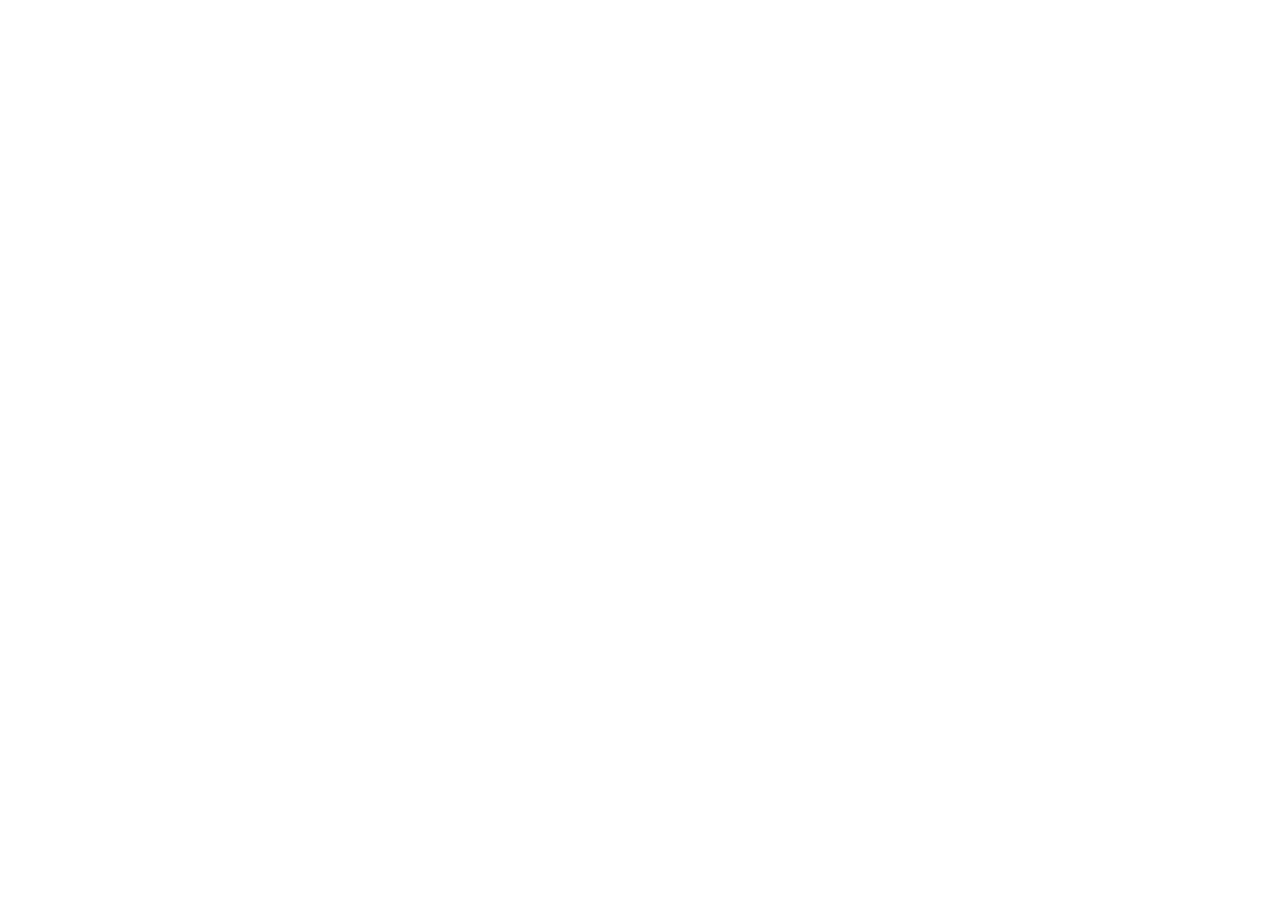
==== index.html @ e4da6073 "Publish Obecolle2 1.1.0 runtime" ====
<!doctype html>
<html lang="ja">
  <head>
    <meta charset="UTF-8" />
    <meta name="viewport" content="width=device-width,initial-scale=1" />
    <meta name="theme-color" content="#56b8ad" />
    <title>おべんきょコレクション2</title>
    <link rel="stylesheet" href="./css/game.css" />
    <link
      rel="icon"
      href="data:image/svg+xml,%3Csvg xmlns=%22http://www.w3.org/2000/svg%22 viewBox=%220 0 64 64%22%3E%3Ctext y=%2250%22 font-size=%2250%22%3E🌱%3C/text%3E%3C/svg%3E"
    />
    <link rel="manifest" href="./manifest.webmanifest" />
  </head>
  <body>
    <svg width="0" height="0" aria-hidden="true" style="position: absolute">
      <defs>
        <filter id="legacy-chroma" color-interpolation-filters="sRGB">
          <feColorMatrix
            type="matrix"
            values="1 0 0 0 0  0 1 0 0 0  0 0 1 0 0  1 -2 1 0 1"
          />
          <feComponentTransfer>
            <feFuncA type="discrete" tableValues="0 1 1 1" />
          </feComponentTransfer>
          <feComposite in2="SourceGraphic" operator="in" />
        </filter>
      </defs>
    </svg>
    <main id="game">
      <canvas id="world" aria-label="まなびあいらんど"></canvas>
      <div id="labels"></div>
      <div id="hud"></div>
      <section id="screen" aria-live="polite"></section>
      <div id="dialog-layer"></div>
      <div id="toast" role="status"></div>
      <div id="debug"></div>
    </main>
    <script type="module" src="./js/boot.js"></script>
  </body>
</html>
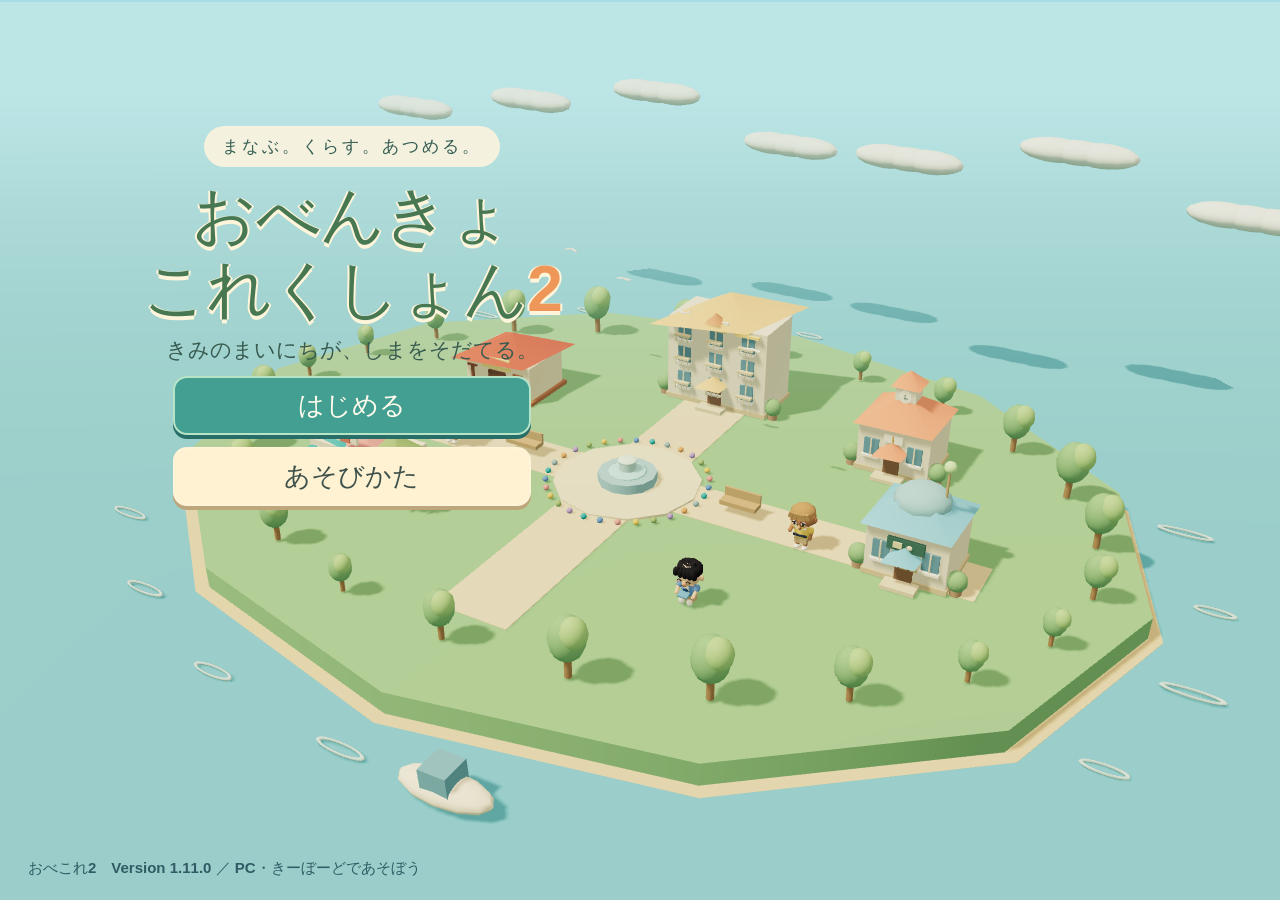
==== commit 4792fe34: "Improve v1.11 toy visuals and compact game UI" ====
--- a/index.html
+++ b/index.html
@@ -5,7 +5,7 @@
     <meta name="viewport" content="width=device-width,initial-scale=1" />
     <meta name="theme-color" content="#56b8ad" />
     <title>おべんきょコレクション2</title>
-    <link rel="stylesheet" href="./css/game.css" />
+    <link rel="stylesheet" href="./css/game.css?v=visual-9" />
     <link
       rel="icon"
       href="data:image/svg+xml,%3Csvg xmlns=%22http://www.w3.org/2000/svg%22 viewBox=%220 0 64 64%22%3E%3Ctext y=%2250%22 font-size=%2250%22%3E🌱%3C/text%3E%3C/svg%3E"
@@ -36,6 +36,6 @@
       <div id="toast" role="status"></div>
       <div id="debug"></div>
     </main>
-    <script type="module" src="./js/boot.js"></script>
+    <script type="module" src="./js/boot.js?v=visual-9"></script>
   </body>
 </html>
--- a/css/game.css
+++ b/css/game.css
@@ -0,0 +1,3301 @@
+:root {
+  font-family:
+    "Zen Maru Gothic", "M PLUS Rounded 1c", "Yu Gothic", "Meiryo", sans-serif;
+  color: #3e514b;
+  font-synthesis: none;
+  font-weight: 700;
+  --cream: #fff6de;
+  --teal: #368f85;
+  --gold: #efc465;
+  --shadow: 0 8px 0 #426a6530, 0 14px 35px #31595735;
+}
+* {
+  box-sizing: border-box;
+}
+body {
+  margin: 0;
+  overflow: hidden;
+  background: #9dd5df;
+}
+button,
+input,
+select {
+  font: inherit;
+}
+button {
+  cursor: pointer;
+  color: inherit;
+  border: 2px solid #fff4d8;
+  border-radius: 18px;
+  background: #fff2d3;
+  padding: 12px 20px;
+  box-shadow: 0 4px 0 #bda67b;
+  transition:
+    transform 0.15s,
+    background 0.15s;
+  font-size: 22px;
+  font-weight: 800;
+}
+button:hover {
+  transform: translateY(-3px);
+  background: #fffbe9;
+}
+button:active {
+  transform: translateY(2px);
+  box-shadow: 0 1px 0 #bda67b;
+}
+button:focus-visible {
+  outline: 4px solid #f3b854;
+  outline-offset: 3px;
+}
+button:disabled {
+  opacity: 0.5;
+  cursor: default;
+  transform: none;
+}
+.primary {
+  background: #439f91;
+  color: #fffbed;
+  border-color: #b7e3c7;
+  box-shadow: 0 4px 0 #286e68;
+}
+.primary:hover {
+  background: #54ac9b;
+}
+.gold {
+  background: #f0cb71;
+}
+.danger {
+  background: #dfac9d;
+}
+input,
+select {
+  border: 2px solid #d5c7a5;
+  border-radius: 12px;
+  background: #fffaf0;
+  padding: 8px 12px;
+  color: #44584e;
+  font-size: 21px;
+  max-width: 100%;
+}
+input[type="range"] {
+  width: 180px;
+}
+#game,
+#world,
+#labels,
+#hud,
+#screen,
+#dialog-layer {
+  position: absolute;
+  inset: 0;
+}
+#world {
+  width: 100%;
+  height: 100%;
+  touch-action: none;
+}
+#labels,
+#hud,
+#screen,
+#dialog-layer {
+  pointer-events: none;
+}
+#screen > * {
+  pointer-events: auto;
+}
+#screen {
+  display: flex;
+  align-items: center;
+  justify-content: center;
+  padding: 98px 30px 28px;
+}
+#labels {
+  z-index: 2;
+}
+.world-label {
+  position: absolute;
+  transform: translate(-50%, -100%);
+  font-size: 17px;
+  padding: 7px 13px;
+  white-space: nowrap;
+  border-radius: 50px;
+  pointer-events: auto;
+  box-shadow: 0 4px 0 #72896f40;
+  border: 2px solid #fff9e5;
+  background: #fff9e8ed;
+}
+.world-label:hover {
+  transform: translate(-50%, -110%);
+  background: #fff4b2;
+}
+#hud {
+  z-index: 5;
+  padding: 18px 24px;
+  display: grid;
+  grid-template-columns: minmax(210px, auto) auto minmax(0, 1fr);
+  align-items: flex-start;
+  justify-content: stretch;
+  gap: 15px;
+}
+#hud button {
+  pointer-events: auto;
+  font-size: 18px;
+  padding: 9px 15px;
+  border-radius: 24px;
+}
+#hud .profile,
+#hud .wallet {
+  background: #fff6deee;
+  border: 3px solid #fff9ea;
+  border-radius: 25px;
+  box-shadow: var(--shadow);
+  padding: 10px 20px;
+  font-size: 20px;
+}
+.profile small {
+  font-size: 15px;
+  color: #648778;
+  display: block;
+}
+.wallet {
+  display: flex;
+  gap: 24px;
+  align-items: center;
+}
+.hud-actions {
+  display: flex;
+  justify-content: flex-end;
+  flex-wrap: wrap;
+  gap: 8px;
+}
+.panel {
+  background: #fff5dff5;
+  border: 4px solid #fffbed;
+  border-radius: 30px;
+  padding: 25px 30px;
+  box-shadow: var(--shadow);
+  width: min(100%, 1000px);
+  max-height: 100%;
+  overflow: auto;
+  animation: enter 0.2s ease-out;
+}
+.panel.wide {
+  width: min(1180px, 100%);
+}
+.panel.small {
+  width: min(600px, 95%);
+}
+.panel.clear {
+  background: #fff6e2e8;
+}
+.panel.right {
+  margin-left: auto;
+  width: 42%;
+  height: auto;
+  max-height: 100%;
+}
+.panel h1,
+.panel h2 {
+  margin: 0 0 14px;
+  font-size: 32px;
+  color: #357d72;
+}
+.panel h3 {
+  margin: 12px 0;
+  font-size: 24px;
+}
+.panel p {
+  font-size: 22px;
+  line-height: 1.6;
+  margin: 12px 0;
+}
+.panel small,
+.muted {
+  font-size: 17px;
+  color: #738074;
+}
+.row {
+  display: flex;
+  align-items: center;
+  gap: 12px;
+  flex-wrap: wrap;
+}
+.spread {
+  justify-content: space-between;
+}
+.grid {
+  display: grid;
+  gap: 12px;
+  grid-template-columns: repeat(4, minmax(0, 1fr));
+}
+.grid.three {
+  grid-template-columns: repeat(3, minmax(0, 1fr));
+}
+.grid.two {
+  grid-template-columns: repeat(2, minmax(0, 1fr));
+}
+.tile {
+  border: 2px solid #e3d3ae;
+  border-radius: 18px;
+  padding: 12px;
+  background: #fff8e7;
+  text-align: center;
+  min-width: 0;
+}
+.tile button {
+  font-size: 18px;
+  padding: 8px 12px;
+  max-width: 100%;
+}
+.tile .name {
+  font-size: 20px;
+  display: block;
+  margin: 5px 0;
+}
+.tile small {
+  display: block;
+}
+.tile.locked {
+  background: #e4e3d3;
+  color: #7b8579;
+}
+.tile.selected {
+  outline: 4px solid #6bb8a4;
+}
+.tile .icon {
+  font-size: 36px;
+  color: #508e81;
+}
+.title-box {
+  position: absolute;
+  left: 6%;
+  top: 20%;
+  width: 43%;
+  pointer-events: auto !important;
+  text-align: center;
+  filter: drop-shadow(0 5px 0 #ffffed);
+}
+.title-box h1 {
+  font-size: clamp(54px, 5vw, 88px);
+  line-height: 1.15;
+  margin: 0;
+  color: #477852;
+  text-shadow:
+    3px 3px #fff6d9,
+    -2px -2px #fff6d9;
+  letter-spacing: -3px;
+}
+.title-box h1 b {
+  color: #ef9758;
+}
+.title-box .subtitle {
+  font-size: 22px;
+  letter-spacing: 4px;
+  color: #365e54;
+  margin-bottom: 25px;
+}
+.title-box button {
+  display: block;
+  width: 65%;
+  margin: 20px auto;
+  font-size: 26px;
+}
+.version {
+  position: absolute;
+  bottom: 22px;
+  left: 28px;
+  font-size: 15px;
+  color: #315b65;
+}
+.scene-bar {
+  position: absolute;
+  left: 26px;
+  bottom: 24px;
+  display: flex;
+  gap: 12px;
+}
+.scene-bar button {
+  font-size: 19px;
+}
+.next-goal {
+  position: absolute;
+  right: 24px;
+  top: 116px;
+  width: 245px;
+  background: #fff5dfeb;
+  border: 3px solid #fffbe8;
+  border-radius: 24px;
+  padding: 16px;
+  box-shadow: var(--shadow);
+  font-size: 18px;
+  pointer-events: auto;
+}
+.next-goal strong {
+  display: block;
+  color: #448879;
+  font-size: 16px;
+  margin-bottom: 6px;
+}
+.dialog {
+  position: absolute;
+  left: 12%;
+  right: 12%;
+  bottom: 35px;
+  background: #fff5df;
+  border: 5px solid #fffbed;
+  border-radius: 28px;
+  padding: 23px 30px;
+  box-shadow: var(--shadow);
+  pointer-events: auto;
+  z-index: 12;
+}
+.dialog h2 {
+  margin: 0;
+  color: #388b7f;
+}
+.dialog p {
+  font-size: 25px;
+  line-height: 1.7;
+  margin: 9px 0;
+  white-space: pre-line;
+}
+.overlay {
+  position: absolute;
+  inset: 0;
+  background: #314a4a77;
+  backdrop-filter: blur(3px);
+  display: flex;
+  align-items: center;
+  justify-content: center;
+  padding: 40px;
+  pointer-events: auto;
+}
+.question {
+  font-size: clamp(29px, 2.8vw, 46px);
+  text-align: center;
+  white-space: pre-line;
+  line-height: 1.5;
+  margin: 14px 0;
+}
+.answers {
+  display: grid;
+  grid-template-columns: 1fr 1fr;
+  gap: 15px;
+  margin-top: 18px;
+}
+.answers button {
+  min-height: 66px;
+}
+.progress-track {
+  background: #e3dcc3;
+  height: 17px;
+  border-radius: 20px;
+  overflow: hidden;
+}
+.progress-track > div {
+  height: 100%;
+  background: #6fbaa1;
+  transition: width 0.18s;
+}
+.stars {
+  font-size: 40px;
+  color: #e7ad42;
+  letter-spacing: 8px;
+}
+.dots {
+  text-align: center;
+  color: #e49d58;
+  font-size: 45px;
+  letter-spacing: 10px;
+}
+.clock {
+  width: 165px;
+  height: 165px;
+  border: 7px solid #c5a878;
+  border-radius: 50%;
+  margin: 8px auto;
+  position: relative;
+  background: #fffcef;
+}
+.clock .number {
+  position: absolute;
+  font-size: 18px;
+  transform: translate(-50%, -50%);
+}
+.clock .hand {
+  position: absolute;
+  left: 50%;
+  bottom: 50%;
+  width: 5px;
+  transform-origin: 50% 100%;
+  border-radius: 5px;
+  background: #548778;
+}
+.clock .minute {
+  height: 56px;
+  background: #df987b;
+}
+.clock .hour {
+  height: 38px;
+}
+.coins {
+  display: flex;
+  justify-content: center;
+  gap: 15px;
+}
+.coin {
+  border-radius: 50%;
+  width: 72px;
+  height: 72px;
+  display: grid;
+  place-items: center;
+  background: #dfcaa0;
+  border: 6px double #a99875;
+  font-size: 25px;
+}
+.typing-word {
+  text-align: center;
+  font-size: 40px;
+  letter-spacing: 5px;
+  margin: 20px;
+}
+.roman {
+  font:
+    700 clamp(24px, 2.5vw, 40px) ui-monospace,
+    Consolas,
+    monospace;
+  text-align: center;
+  word-break: break-all;
+  min-height: 65px;
+}
+.roman .typed {
+  color: #339d89;
+}
+.roman .remain {
+  color: #819084;
+}
+.keyboard {
+  text-align: center;
+  line-height: 2.3;
+  margin-top: 10px;
+}
+.key {
+  display: inline-block;
+  border: 1px solid #d4c29c;
+  box-shadow: 0 3px #d4c29c;
+  border-radius: 6px;
+  background: #fff9e7;
+  min-width: 32px;
+  height: 34px;
+  font: 18px monospace;
+  padding: 6px;
+  margin: 2px;
+}
+.key.next {
+  background: #8cd2b5;
+}
+.feedback {
+  min-height: 32px;
+  text-align: center;
+  color: #508f75;
+  font-size: 21px;
+}
+.mistake {
+  animation: shake 0.18s;
+  background: #f8e5cf;
+}
+.meter {
+  height: 38px;
+  border: 4px solid #fff7df;
+  border-radius: 25px;
+  position: relative;
+  background: linear-gradient(
+    90deg,
+    #e4a49a 0 30%,
+    #95c792 30% 70%,
+    #e4a49a 70%
+  );
+  margin: 25px 0;
+  overflow: hidden;
+}
+.meter .needle {
+  position: absolute;
+  top: 0;
+  height: 100%;
+  width: 9px;
+  background: #365d63;
+  left: 50%;
+}
+.dig-grid {
+  display: grid;
+  grid-template-columns: repeat(4, 1fr);
+  gap: 8px;
+  margin: 15px auto;
+  max-width: 550px;
+}
+.dig-cell {
+  height: 82px;
+  background: #b89c75;
+  border-color: #dbc499;
+  color: #fff8e4;
+  font-size: 28px;
+  box-shadow: 0 4px #8e765a;
+}
+.dig-cell.clean {
+  background: #f0dcaf;
+  color: #867653;
+}
+.dig-cell.hint {
+  outline: 4px solid #edcb71;
+}
+.pagination {
+  display: flex;
+  justify-content: center;
+  align-items: center;
+  gap: 20px;
+  margin: 16px 0 0;
+}
+.pagination button {
+  font-size: 18px;
+}
+.tabs {
+  display: flex;
+  flex-wrap: wrap;
+  gap: 8px;
+  margin-bottom: 16px;
+}
+.tabs button {
+  font-size: 17px;
+  padding: 8px 13px;
+}
+.tabs button.active {
+  background: #79bda6;
+  color: white;
+}
+.pill {
+  background: #e2ebd4;
+  border-radius: 20px;
+  padding: 7px 14px;
+  font-size: 17px;
+}
+.swatch {
+  display: inline-block;
+  width: 35px;
+  height: 35px;
+  border: 3px solid #fff5df;
+  border-radius: 50%;
+  vertical-align: middle;
+}
+.appearance-row {
+  display: grid;
+  grid-template-columns: 100px 1fr;
+  align-items: center;
+  gap: 10px;
+  margin: 9px 0;
+}
+.appearance-row label {
+  font-size: 20px;
+}
+.result {
+  text-align: center;
+}
+.result p {
+  font-size: 23px;
+}
+.ending-title {
+  position: absolute;
+  top: 16%;
+  left: 15%;
+  right: 15%;
+  text-align: center;
+  color: #fff9d4;
+  text-shadow: 0 4px #788a6c;
+  font-size: 48px;
+  pointer-events: none !important;
+}
+.hidden {
+  display: none !important;
+}
+#toast {
+  position: absolute;
+  bottom: 30px;
+  left: 50%;
+  transform: translateX(-50%);
+  background: #315f59ed;
+  color: #fff9dd;
+  padding: 15px 25px;
+  border: 2px solid #b1d9bc;
+  border-radius: 22px;
+  max-width: 80%;
+  z-index: 50;
+  opacity: 0;
+  transition: opacity 0.2s;
+  pointer-events: none;
+  font-size: 19px;
+}
+#toast.show {
+  opacity: 1;
+}
+#debug {
+  position: absolute;
+  bottom: 0;
+  right: 0;
+  color: #fff;
+  background: #223a3bcc;
+  font: 12px monospace;
+  pointer-events: none;
+  z-index: 60;
+}
+.collection-icon {
+  height: 70px;
+  display: flex;
+  align-items: center;
+  justify-content: center;
+}
+.collection-icon svg {
+  width: 90px;
+  height: 65px;
+}
+.footnote {
+  text-align: center;
+  font-size: 16px !important;
+}
+.muted-button {
+  font-size: 17px;
+  padding: 8px 12px;
+}
+.split {
+  display: grid;
+  grid-template-columns: 1fr 1fr;
+  gap: 25px;
+}
+.scroll-list {
+  max-height: 42vh;
+  overflow: auto;
+}
+.friend-heart {
+  color: #d98587;
+  letter-spacing: 3px;
+}
+.badges {
+  display: flex;
+  gap: 8px;
+  flex-wrap: wrap;
+}
+.photo {
+  background: linear-gradient(#aedbd7 60%, #b7ca91 60%);
+  border: 9px solid #fff8e5;
+  border-bottom-width: 25px;
+  min-height: 110px;
+  display: grid;
+  place-items: center;
+  color: #48674b;
+}
+.inline-check {
+  color: #438c70;
+}
+.fullscreen-hint {
+  font-size: 15px !important;
+}
+button.no-shadow {
+  box-shadow: none;
+}
+.arena-overlay {
+  position: absolute;
+  bottom: 30px;
+  left: 25%;
+  right: 25%;
+  text-align: center;
+  background: #fff1d9eb;
+  border-radius: 25px;
+  padding: 15px;
+  border: 3px solid #fff9dc;
+  pointer-events: auto;
+}
+button[aria-pressed="true"] {
+  background: #8ac5aa;
+}
+.name-input {
+  width: 100%;
+}
+@keyframes enter {
+  from {
+    opacity: 0;
+    transform: translateY(12px) scale(0.98);
+  }
+  to {
+    opacity: 1;
+    transform: none;
+  }
+}
+@keyframes shake {
+  25% {
+    transform: translateX(-4px);
+  }
+  75% {
+    transform: translateX(4px);
+  }
+}
+@media (min-width: 1700px) {
+  .panel {
+    padding: 32px 40px;
+  }
+  .panel h2 {
+    font-size: 40px;
+  }
+  .grid {
+    gap: 17px;
+  }
+  .tile {
+    padding: 17px;
+  }
+  button {
+    font-size: 24px;
+  }
+  .panel.wide {
+    width: 1320px;
+  }
+  .panel.right {
+    width: 40%;
+  }
+}
+@media (max-height: 800px) {
+  #screen {
+    padding-top: 90px;
+    padding-bottom: 16px;
+  }
+  .panel {
+    padding: 18px 24px;
+  }
+  .panel h2 {
+    font-size: 28px;
+    margin-bottom: 10px;
+  }
+  .panel p {
+    font-size: 20px;
+    margin: 8px 0;
+  }
+  .grid {
+    gap: 9px;
+  }
+  .tile {
+    padding: 8px;
+  }
+  .tile .name {
+    font-size: 18px;
+  }
+  .typing-word {
+    font-size: 32px;
+    margin: 10px;
+  }
+  .question {
+    font-size: 32px;
+    margin: 8px;
+  }
+  .answers button {
+    min-height: 55px;
+    padding: 9px;
+  }
+  .clock {
+    width: 140px;
+    height: 140px;
+  }
+  .clock .minute {
+    height: 47px;
+  }
+  .clock .hour {
+    height: 31px;
+  }
+  .key {
+    height: 28px;
+    min-width: 28px;
+    padding: 4px;
+  }
+  .keyboard {
+    line-height: 1.6;
+  }
+  .dig-cell {
+    height: 63px;
+  }
+  .appearance-row {
+    margin: 6px 0;
+  }
+  #hud .wallet {
+    gap: 15px;
+  }
+  .title-box {
+    top: 24%;
+  }
+}
+.title-box {
+  filter: none;
+}
+.title-box h1 {
+  text-shadow:
+    0 4px #fff5db,
+    2px 0 #fff5db,
+    -2px 0 #fff5db;
+  letter-spacing: -2px;
+}
+.title-box p {
+  font-size: 21px;
+  color: #385b50;
+}
+.title-box .subtitle {
+  background: #fff5dfd9;
+  border-radius: 30px;
+  padding: 9px 18px;
+  display: inline-block;
+  font-size: 17px;
+  letter-spacing: 3px;
+}
+/* Illustrated collection cards; source images are kept intact. */
+.creature-art {
+  width: 100%;
+  height: 100%;
+  object-fit: contain;
+}
+.legacy-art {
+  filter: url(#legacy-chroma);
+}
+.creature-atlas {
+  display: block;
+  width: 100%;
+  height: auto;
+  max-height: 100%;
+  background-repeat: no-repeat;
+  border-radius: 16px;
+}
+.unknown-creature {
+  display: grid;
+  place-items: center;
+  width: 100%;
+  height: 100%;
+  font-size: 48px;
+  color: #668575;
+}
+.walk-bar {
+  align-items: center;
+  gap: 20px;
+  max-width: calc(100% - 52px);
+  flex-wrap: wrap;
+}
+.walk-bar span {
+  font-size: 17px;
+  line-height: 1.6;
+}
+.face-choices {
+  display: grid;
+  grid-template-columns: repeat(4, 1fr);
+  gap: 7px;
+  margin: 8px 0 16px;
+}
+.face-choices button {
+  padding: 4px;
+  border-radius: 14px;
+  background: #fff9eb;
+  min-width: 0;
+}
+.face-choices button[aria-pressed="true"] {
+  background: #f8dfa0;
+  outline: 3px solid #338f82;
+}
+.face-choices svg {
+  width: 100%;
+  height: 46px;
+  display: block;
+}
+.face-choices small {
+  font-size: 11px;
+  white-space: nowrap;
+}
+.step-title {
+  display: block;
+  white-space: normal;
+  font-size: 12px;
+  line-height: 1.5;
+  margin: 7px 0;
+}
+.coin small {
+  display: block;
+  font-size: 11px;
+  line-height: 1;
+}
+.coin-1 {
+  background: #e8e9e5;
+  border-color: #aaa;
+}
+.coin-5 {
+  background: #dac271;
+  border-color: #a18c40;
+}
+.coin-10 {
+  background: #ce8e65;
+  border-color: #935f3d;
+}
+.coin-50 {
+  background: #dadfdb;
+  border-color: #99a49d;
+}
+.coin-500 {
+  background: #e1d9ae;
+  border-color: #ac9c65;
+}
+.collection-icon {
+  height: 108px;
+}
+.creature-atlas {
+  width: auto;
+  height: 100%;
+  max-width: 100%;
+  flex-shrink: 0;
+}
+.detail-art {
+  height: 190px;
+  margin: 8px auto;
+}
+.walk-bar > span {
+  background: #fff6dee8;
+  border-radius: 16px;
+  padding: 8px 14px;
+}
+
+
+/* v1.2 quality rebuild */
+#dialog-layer {
+  z-index: 20;
+}
+.level-grid {
+  grid-template-columns: repeat(4, minmax(0, 1fr));
+}
+.result-actions {
+  display: flex;
+  justify-content: center;
+  align-items: center;
+  gap: 12px;
+  flex-wrap: wrap;
+  margin-top: 18px;
+}
+.result-actions .primary {
+  min-width: 230px;
+  font-size: 25px;
+}
+.emoji-visual {
+  display: grid;
+  place-items: center;
+  min-height: 125px;
+  font-size: 92px;
+  line-height: 1;
+  filter: drop-shadow(0 6px 0 #51665b22);
+}
+
+/* Fishing: deliberately readable 2D action layered over the 3D harbor. */
+.fishing-stage {
+  --bobber-y: 0px;
+  --fish-top: 150px;
+  --fish-rotate: -5deg;
+  --splash-opacity: .25;
+  --splash-scale: .6;
+  position: relative;
+  height: 220px;
+  margin: 8px 0 14px;
+  overflow: hidden;
+  border: 4px solid #fff8df;
+  border-radius: 24px;
+  background: linear-gradient(#bde7eb 0 48%, #62bdd0 48% 100%);
+  box-shadow: inset 0 -12px 0 #4da6bd25;
+}
+.fishing-sky,
+.fishing-water {
+  position: absolute;
+  inset: 0;
+  pointer-events: none;
+}
+.fishing-water {
+  top: 48%;
+  background: repeating-linear-gradient(0deg, #68c4d3 0 13px, #7dd0dc 13px 16px);
+  opacity: .75;
+}
+.angler-2d {
+  position: absolute;
+  left: 11%;
+  bottom: 42px;
+  width: 58px;
+  height: 100px;
+  transform-origin: 50% 100%;
+  transition: transform .25s;
+}
+.angler-head {
+  position: absolute;
+  left: 17px;
+  top: 0;
+  width: 32px;
+  height: 32px;
+  border-radius: 50%;
+  background: #f4c89e;
+  border: 4px solid #5a6b5e;
+}
+.angler-body {
+  position: absolute;
+  left: 15px;
+  top: 32px;
+  width: 36px;
+  height: 58px;
+  border-radius: 15px 15px 8px 8px;
+  background: #5fa897;
+}
+.angler-arm {
+  position: absolute;
+  left: 40px;
+  top: 43px;
+  width: 42px;
+  height: 8px;
+  border-radius: 10px;
+  background: #f4c89e;
+  transform: rotate(-24deg);
+  transform-origin: 0 50%;
+}
+.rod-2d {
+  position: absolute;
+  left: calc(11% + 68px);
+  bottom: 117px;
+  width: 145px;
+  height: 6px;
+  border-radius: 8px;
+  background: #715541;
+  transform: rotate(-48deg);
+  transform-origin: 0 50%;
+  transition: transform .55s cubic-bezier(.2,.9,.3,1);
+}
+.line-2d {
+  position: absolute;
+  left: calc(11% + 185px);
+  top: 57px;
+  width: 1px;
+  height: 0;
+  background: #eef9f1;
+  transform-origin: top;
+  transition: height .5s, left .5s, top .5s;
+}
+.bobber-2d {
+  position: absolute;
+  left: 72%;
+  top: 117px;
+  width: 14px;
+  height: 20px;
+  border-radius: 50% 50% 42% 42%;
+  background: linear-gradient(#ef6e5e 0 50%, #fff4dd 50%);
+  opacity: 0;
+  transition: opacity .2s, transform .18s, top .18s;
+}
+.fish-shadow-2d {
+  position: absolute;
+  left: 88%;
+  top: 166px;
+  color: #2a7481aa;
+  font-size: 38px;
+  transform: scaleX(1.7) rotate(5deg);
+  opacity: 0;
+  transition: left 1.1s ease-in, top .3s, transform .3s, opacity .3s;
+}
+.splash-2d {
+  position: absolute;
+  left: 70%;
+  top: 104px;
+  font-size: 30px;
+  color: #f7ffff;
+  opacity: 0;
+  transform: scale(.4);
+}
+.fishing-stage.phase-power .angler-2d {
+  animation: fishing-ready 1.2s ease-in-out infinite alternate;
+}
+.fishing-stage.phase-wait .rod-2d,
+.fishing-stage.phase-bite .rod-2d,
+.fishing-stage.phase-pull .rod-2d {
+  transform: rotate(5deg);
+}
+.fishing-stage.phase-wait .line-2d,
+.fishing-stage.phase-bite .line-2d,
+.fishing-stage.phase-pull .line-2d {
+  left: 72.5%;
+  top: 67px;
+  height: 58px;
+}
+.fishing-stage.phase-wait .bobber-2d,
+.fishing-stage.phase-bite .bobber-2d,
+.fishing-stage.phase-pull .bobber-2d {
+  opacity: 1;
+  animation: bobber-float .8s ease-in-out infinite alternate;
+}
+.fishing-stage.phase-wait .fish-shadow-2d {
+  opacity: .7;
+  left: 78%;
+}
+.fishing-stage.phase-bite .fish-shadow-2d {
+  opacity: .9;
+  left: 70%;
+  top: 151px;
+}
+.fishing-stage.phase-bite .bobber-2d {
+  top: 132px;
+  transform: rotate(12deg);
+  animation: bobber-bite .25s ease-in-out infinite alternate;
+}
+.fishing-stage.phase-pull .rod-2d {
+  transform: rotate(-22deg);
+}
+.fishing-stage.phase-pull .line-2d {
+  height: 44px;
+}
+.fishing-stage.phase-pull .bobber-2d {
+  transform: translateY(var(--bobber-y));
+  animation: none;
+}
+.fishing-stage.phase-pull .fish-shadow-2d {
+  opacity: 1;
+  left: 68%;
+  top: var(--fish-top);
+  transform: scaleX(1.7) rotate(var(--fish-rotate));
+}
+.fishing-stage.phase-pull .splash-2d {
+  opacity: var(--splash-opacity);
+  transform: scale(var(--splash-scale));
+}
+@keyframes fishing-ready {
+  from { transform: rotate(-3deg); }
+  to { transform: rotate(5deg); }
+}
+@keyframes bobber-float {
+  from { transform: translateY(-3px); }
+  to { transform: translateY(3px); }
+}
+@keyframes bobber-bite {
+  from { transform: translateY(1px) rotate(-8deg); }
+  to { transform: translateY(10px) rotate(12deg); }
+}
+
+/* Excavation: three obvious sparkle choices -> three hammer hits -> three brush strokes. */
+.dig-spots {
+  display: grid;
+  grid-template-columns: repeat(3, 1fr);
+  gap: 18px;
+  margin: 24px 0;
+}
+.dig-spot {
+  position: relative;
+  min-height: 170px;
+  overflow: hidden;
+  background: linear-gradient(#d9c39f 0 58%, #a98964 58%);
+}
+.dig-spot span {
+  position: relative;
+  z-index: 2;
+  display: block;
+  font-size: 58px;
+  color: #ffe68c;
+  animation: dig-sparkle .75s ease-in-out infinite alternate;
+}
+.dig-spot i {
+  position: absolute;
+  left: 50%;
+  bottom: 18px;
+  width: 92px;
+  height: 54px;
+  border-radius: 50%;
+  background: #8f7257;
+  transform: translateX(-50%);
+  box-shadow: inset 0 9px 0 #765c47;
+}
+@keyframes dig-sparkle {
+  from { transform: scale(.82) rotate(-5deg); opacity: .65; }
+  to { transform: scale(1.13) rotate(5deg); opacity: 1; }
+}
+.dig-stage {
+  position: relative;
+  height: 250px;
+  display: grid;
+  place-items: center;
+  margin: 12px 0;
+  overflow: hidden;
+  border-radius: 24px;
+  background: linear-gradient(#dbc59f, #b59269);
+}
+.dig-rock {
+  position: relative;
+  width: 260px;
+  height: 160px;
+  border-radius: 45% 55% 50% 48%;
+  background: #907d68;
+  border: 8px solid #7b6a59;
+  box-shadow: inset -22px -18px 0 #705f5030, 0 12px 0 #7a624e45;
+  transition: transform .15s, clip-path .25s, opacity .25s;
+}
+.dig-rock::before,
+.dig-rock::after {
+  content: "";
+  position: absolute;
+  width: 6px;
+  height: 0;
+  background: #55483d;
+  left: 49%;
+  top: 16%;
+  transform-origin: top;
+  transition: height .18s;
+}
+.dig-rock::after { transform: rotate(58deg); }
+.dig-rock.crack-1::before { height: 48px; }
+.dig-rock.crack-2::before { height: 95px; }
+.dig-rock.crack-2::after { height: 70px; }
+.dig-rock.crack-3 {
+  transform: scale(1.04);
+  clip-path: polygon(0 0, 46% 0, 50% 45%, 58% 0, 100% 0, 100% 100%, 0 100%);
+}
+.dig-rock.opened {
+  background: #ad9576;
+}
+.dig-fossil {
+  position: absolute;
+  inset: 0;
+  display: grid;
+  place-items: center;
+  font-size: 74px;
+  opacity: 0;
+  filter: grayscale(.4) sepia(.3);
+  transition: opacity .25s, transform .25s;
+  transform: scale(.7);
+}
+.dig-fossil.show {
+  opacity: .45;
+  transform: scale(1);
+}
+.dig-rock.brush-1 .dig-fossil { opacity: .62; }
+.dig-rock.brush-2 .dig-fossil { opacity: .8; filter: none; }
+.dig-rock.brush-3 .dig-fossil { opacity: 1; filter: none; transform: scale(1.12); }
+.dig-dust {
+  position: absolute;
+  width: 30px;
+  height: 30px;
+  border-radius: 50%;
+  background: #f1ddb3aa;
+  opacity: 0;
+  box-shadow: 35px -12px 0 #f1ddb388, -33px 5px 0 #f1ddb388, 13px 31px 0 #f1ddb366;
+}
+.dig-dust.burst {
+  animation: dust-burst .18s ease-out;
+}
+@keyframes dust-burst {
+  from { transform: scale(.2); opacity: 1; }
+  to { transform: scale(2.7); opacity: 0; }
+}
+.dig-count {
+  text-align: center;
+  font-size: 26px;
+  margin: 8px 0 16px;
+  color: #587269;
+}
+@media (max-height: 800px) {
+  .fishing-stage { height: 170px; }
+  .dig-stage { height: 190px; }
+  .dig-rock { transform: scale(.82); }
+  .dig-spots { margin: 10px 0; }
+  .dig-spot { min-height: 120px; }
+}
+
+
+/* v1.3 playability rebuild */
+.home-action {
+  border: 3px solid #fff7da;
+  background: #5b9b82;
+  color: white;
+  font-weight: 850;
+}
+.voice-row {
+  display: flex;
+  justify-content: center;
+  align-items: center;
+  gap: 12px;
+  margin: 8px 0 14px;
+}
+.voice-button {
+  min-width: 190px;
+  font-size: 24px;
+  font-weight: 800;
+  border: 4px solid #f2c85b;
+  background: #fff4bd;
+}
+.answer-mark {
+  position: fixed;
+  left: 50%;
+  top: 43%;
+  z-index: 60;
+  pointer-events: none;
+  transform: translate(-50%, -50%);
+  font-size: min(28vw, 230px);
+  line-height: 1;
+  font-family: system-ui, sans-serif;
+  font-weight: 900;
+  animation: answer-mark-pop .85s ease-out forwards;
+  text-shadow: 0 6px 0 #ffffffcc, 0 0 18px #ffffff;
+}
+.answer-mark.correct { color: #df3e43; }
+.answer-mark.wrong { color: #3977bf; }
+@keyframes answer-mark-pop {
+  0% { opacity: 0; transform: translate(-50%, -50%) scale(.45) rotate(-8deg); }
+  24% { opacity: 1; transform: translate(-50%, -50%) scale(1.08) rotate(2deg); }
+  70% { opacity: 1; transform: translate(-50%, -50%) scale(1); }
+  100% { opacity: 0; transform: translate(-50%, -50%) scale(1.12); }
+}
+.answers button.correct-answer {
+  border-color: #db454a !important;
+  background: #fff0ef !important;
+  box-shadow: inset 0 0 0 4px #db454a33;
+}
+.answers button.wrong-answer {
+  border-color: #3d78b8 !important;
+  background: #edf5ff !important;
+  opacity: .82;
+}
+.feedback {
+  display: flex;
+  flex-wrap: wrap;
+  align-items: center;
+  justify-content: center;
+  gap: 10px 14px;
+  min-height: 78px;
+  font-size: 20px;
+}
+.feedback-ok, .feedback-ng {
+  font-size: 30px;
+}
+.feedback-ok { color: #cf363b; }
+.feedback-ng { color: #336eaf; }
+.streak {
+  padding: 5px 12px;
+  border-radius: 999px;
+  background: #ffe778;
+  color: #805d0a;
+}
+.quiz-next { min-width: 150px; }
+.typing-goal {
+  display: grid;
+  gap: 8px;
+  margin: 14px 0 18px;
+  padding: 16px;
+  border: 4px solid #87cfdc;
+  border-radius: 20px;
+  background: #effbff;
+  text-align: center;
+}
+.typing-goal strong { font-size: 25px; }
+.typing-goal small, .typing-replay small { display: block; }
+.typing-replay {
+  display: flex;
+  justify-content: center;
+  align-items: center;
+  flex-wrap: wrap;
+  gap: 10px;
+  margin-top: 18px;
+}
+.typing-clear {
+  display: inline-block;
+  padding: 10px 18px;
+  border-radius: 16px;
+  background: #e8f7e9;
+  color: #367746;
+  font-size: 24px;
+  font-weight: 800;
+}
+.unlock-banner {
+  margin: 14px auto;
+  padding: 14px 18px;
+  border-radius: 18px;
+  background: #fff0a9;
+  color: #7d5a06;
+  font-size: 26px;
+  font-weight: 900;
+}
+@media (max-width: 800px) {
+  .answer-mark { font-size: min(46vw, 190px); }
+}
+
+/* v1.3.1 interaction and HUD stabilization */
+@media (max-width: 1450px) {
+  #hud {
+    grid-template-columns: auto auto;
+  }
+  #hud .profile {
+    grid-row: 1;
+  }
+  #hud .wallet {
+    grid-row: 2;
+    justify-self: start;
+    margin-top: -4px;
+  }
+  .hud-actions {
+    grid-column: 2;
+    grid-row: 1 / span 2;
+    align-content: flex-start;
+  }
+  .next-goal {
+    top: 124px;
+  }
+}
+
+@media (max-height: 760px) {
+  #hud {
+    padding-top: 12px;
+  }
+  #hud .profile,
+  #hud .wallet {
+    padding: 7px 15px;
+  }
+  #hud button {
+    padding: 7px 13px;
+  }
+  .next-goal {
+    top: 105px;
+    padding: 12px 14px;
+  }
+  .scene-bar {
+    bottom: 16px;
+  }
+}
+
+/* v1.4 child UX foundation */
+body.panel-open #hud {
+  opacity: 0;
+  visibility: hidden;
+  pointer-events: none;
+}
+body.dialog-open #hud,
+body.dialog-open .scene-bar,
+body.dialog-open .next-goal {
+  opacity: 0;
+  visibility: hidden;
+  pointer-events: none;
+}
+body.dialog-open #dialog-layer::before {
+  content: "";
+  position: absolute;
+  inset: 0;
+  background: #26454255;
+  backdrop-filter: blur(2px);
+  pointer-events: none;
+  z-index: 0;
+}
+body.dialog-open .dialog { z-index: 1; }
+body.panel-open #screen {
+  padding-top: 78px;
+  padding-bottom: 14px;
+}
+.child-grid-panel {
+  height: calc(100vh - 96px);
+  max-height: calc(100vh - 96px);
+  overflow: hidden;
+  display: flex;
+  flex-direction: column;
+}
+.child-grid-panel > .grid {
+  flex: 1;
+  min-height: 0;
+}
+.panel-heading { flex: 0 0 auto; }
+.panel-heading h2,
+.panel-heading p { margin-top: 0; }
+.panel-balance,
+.collection-count {
+  display: inline-flex;
+  align-items: center;
+  border-radius: 999px;
+  background: #e6f2db;
+  padding: 8px 14px;
+  font-size: 18px;
+  white-space: nowrap;
+}
+.school-panel > .grid {
+  grid-template-columns: repeat(4, minmax(0, 1fr));
+  grid-template-rows: repeat(2, minmax(0, 1fr));
+}
+.school-panel .tile {
+  min-height: 0;
+  display: grid;
+  place-items: center;
+  align-content: center;
+}
+.school-panel .tile .icon {
+  font-size: clamp(30px, 4vh, 48px);
+}
+.collection-panel .tabs,
+.shop-panel .tabs { margin-bottom: 8px; }
+.collection-grid,
+.shop-grid {
+  grid-template-columns: repeat(4, minmax(0, 1fr));
+  grid-template-rows: repeat(2, minmax(0, 1fr));
+}
+.collection-card,
+.shop-tile {
+  min-height: 0;
+  overflow: hidden;
+}
+.collection-panel .collection-icon {
+  height: min(10vh, 82px);
+}
+.collection-footer { margin-top: 8px; }
+.friend-avatar {
+  --hair: #594234;
+  --skin: #ffdbb9;
+  --shirt: #40b2b1;
+  display: inline-block;
+  width: 68px;
+  height: 72px;
+  position: relative;
+}
+.friend-head {
+  position: absolute;
+  width: 48px;
+  height: 44px;
+  left: 10px;
+  top: 14px;
+  border-radius: 48% 48% 45% 45%;
+  background: var(--skin);
+  border: 2px solid #fff4df;
+}
+.friend-hair {
+  position: absolute;
+  width: 54px;
+  height: 30px;
+  left: 7px;
+  top: 8px;
+  border-radius: 55% 55% 35% 35%;
+  background: var(--hair);
+  z-index: 2;
+}
+.friend-body {
+  position: absolute;
+  width: 50px;
+  height: 24px;
+  left: 9px;
+  bottom: 0;
+  border-radius: 16px 16px 7px 7px;
+  background: var(--shirt);
+}
+.friend-eye {
+  position: absolute;
+  width: 5px;
+  height: 7px;
+  top: 17px;
+  border-radius: 50%;
+  background: #3d423e;
+}
+.friend-eye.left { left: 12px; }
+.friend-eye.right { right: 12px; }
+.friend-mouth {
+  position: absolute;
+  width: 12px;
+  height: 6px;
+  left: 17px;
+  top: 29px;
+  border-bottom: 2px solid #9b6051;
+  border-radius: 0 0 10px 10px;
+}
+.animal-emoji {
+  font-size: 58px;
+  line-height: 1;
+  display: grid;
+  place-items: center;
+  width: 100%;
+  height: 100%;
+}
+.silhouette {
+  filter: grayscale(1) brightness(.55);
+  opacity: .42;
+}
+.creature-atlas-svg {
+  display: block;
+  width: 100%;
+  height: 100%;
+  max-width: 100%;
+  max-height: 100%;
+}
+.creature-atlas-svg image { pointer-events: none; }
+.item-preview {
+  display: grid;
+  place-items: center;
+  width: 74px;
+  height: 64px;
+  margin: 0 auto 5px;
+  border-radius: 16px;
+  background: color-mix(in srgb, var(--item-color) 28%, #fff9e8);
+  box-shadow: inset 0 -5px 0 #4c5c5130;
+}
+.item-preview > span {
+  font-size: 38px;
+  filter: drop-shadow(0 3px 0 #ffffffaa);
+}
+.shop-preview .item-preview {
+  width: 82px;
+  height: 66px;
+}
+.trophy-preview { font-size: 55px; }
+.reward-panel {
+  width: min(760px, 94vw);
+  max-height: calc(100vh - 110px);
+  overflow: hidden;
+}
+.reward-result > h2 { text-align: center; }
+.reward-layout {
+  display: grid;
+  grid-template-columns: minmax(220px, .9fr) minmax(240px, 1.1fr);
+  gap: 22px;
+  align-items: center;
+  margin: 8px 0 16px;
+}
+.reward-art {
+  height: min(38vh, 260px);
+  min-height: 170px;
+  display: grid;
+  place-items: center;
+  overflow: hidden;
+  border-radius: 20px;
+  background: #fffaf0;
+}
+.reward-art > * {
+  max-width: 100%;
+  max-height: 100%;
+}
+.reward-copy { text-align: left; }
+.reward-copy h3 {
+  font-size: 30px;
+  color: #347d72;
+}
+.reward-copy p {
+  font-size: 19px;
+  line-height: 1.55;
+}
+.reward-number {
+  font-size: 24px !important;
+  color: #5b6e63;
+}
+.furniture-picker {
+  display: flex;
+  gap: 10px;
+  overflow-x: auto;
+  overflow-y: hidden;
+  padding: 4px 4px 12px;
+  flex: 0 0 auto;
+}
+.furniture-picker button {
+  flex: 0 0 145px;
+  min-height: 118px;
+  padding: 8px;
+}
+.furniture-picker button.selected {
+  outline: 4px solid #48a896;
+  background: #e9f8e9;
+}
+.furniture-picker small {
+  display: block;
+  font-size: 14px;
+}
+.room-slot-map {
+  position: relative;
+  flex: 1;
+  min-height: 300px;
+  margin: 10px auto;
+  width: min(720px, 100%);
+  border: 5px solid #e5cda1;
+  border-radius: 26px;
+  background:
+    linear-gradient(90deg, transparent 49.5%, #e2d6b955 49.5% 50.5%, transparent 50.5%),
+    linear-gradient(transparent 49.5%, #e2d6b955 49.5% 50.5%, transparent 50.5%),
+    #f7eaca;
+}
+.room-slot {
+  position: absolute;
+  width: 28%;
+  height: 38%;
+  padding: 6px;
+  display: grid;
+  place-items: center;
+  align-content: center;
+}
+.room-slot strong,
+.room-slot small { font-size: 13px; }
+.room-slot .item-preview {
+  width: 58px;
+  height: 48px;
+  margin: 2px auto;
+}
+.empty-slot {
+  font-size: 38px;
+  color: #6a9d8e;
+}
+.slot-0 { left: 3%; top: 5%; }
+.slot-1 { left: 36%; top: 5%; }
+.slot-2 { right: 3%; top: 5%; }
+.slot-3 { left: 3%; bottom: 5%; }
+.slot-4 { left: 36%; bottom: 5%; }
+.slot-5 { right: 3%; bottom: 5%; }
+.wardrobe-grid { overflow: auto; }
+#toast {
+  bottom: 18px;
+  max-width: min(520px, 70vw);
+  padding: 11px 19px;
+  font-size: 17px;
+}
+body.panel-open #toast {
+  left: auto;
+  right: 22px;
+  transform: none;
+  bottom: 18px;
+}
+.title-box { top: 14%; }
+.title-box .subtitle { margin-bottom: 12px; }
+.title-box p { margin: 10px 0; }
+.title-box button {
+  margin: 12px auto;
+  padding-top: 10px;
+  padding-bottom: 10px;
+}
+.dialog {
+  left: 15%;
+  right: 15%;
+  bottom: 42px;
+  max-height: 54vh;
+  overflow: auto;
+}
+.dialog .row { gap: 10px; }
+.dialog .row button { flex: 1 1 180px; }
+@media (min-width: 1100px) and (max-width: 1450px) {
+  #hud {
+    grid-template-columns: minmax(300px, .9fr) auto minmax(430px, 1.2fr);
+    gap: 10px;
+  }
+  #hud .profile,
+  #hud .wallet {
+    grid-row: 1;
+    margin: 0;
+  }
+  #hud .wallet {
+    justify-self: center;
+    gap: 14px;
+    padding-left: 14px;
+    padding-right: 14px;
+  }
+  .hud-actions {
+    grid-column: 3;
+    grid-row: 1;
+    flex-wrap: nowrap;
+  }
+  #hud button {
+    font-size: 16px;
+    padding: 8px 12px;
+  }
+  .next-goal { top: 96px; }
+}
+@media (max-height: 680px) {
+  #screen {
+    padding-top: 72px;
+    padding-bottom: 10px;
+  }
+  .child-grid-panel {
+    height: calc(100vh - 82px);
+    max-height: calc(100vh - 82px);
+    padding: 13px 20px;
+  }
+  .child-grid-panel h2 {
+    font-size: 25px;
+    margin-bottom: 6px;
+  }
+  .child-grid-panel p {
+    font-size: 17px;
+    line-height: 1.35;
+    margin: 5px 0;
+  }
+  .child-grid-panel .tabs { margin-bottom: 5px; }
+  .child-grid-panel .tabs button {
+    padding: 5px 10px;
+    font-size: 15px;
+  }
+  .collection-panel .collection-icon { height: 66px; }
+  .collection-card .name,
+  .shop-tile .name { font-size: 16px; }
+  .collection-card small,
+  .shop-tile small { font-size: 13px; }
+  .collection-footer button,
+  .pagination button,
+  .shop-panel > button {
+    padding: 7px 12px;
+    font-size: 16px;
+  }
+  .title-box { top: 8%; }
+  .title-box h1 { font-size: clamp(48px, 4.5vw, 64px); }
+  .title-box .subtitle {
+    margin-bottom: 6px;
+    padding: 6px 14px;
+  }
+  .title-box button {
+    margin: 8px auto;
+    font-size: 22px;
+  }
+  .version { bottom: 10px; }
+  .reward-panel {
+    max-height: calc(100vh - 82px);
+    padding: 14px 20px;
+  }
+  .reward-art {
+    height: min(32vh, 190px);
+    min-height: 135px;
+  }
+  .reward-copy h3 {
+    font-size: 25px;
+    margin: 4px 0;
+  }
+  .reward-copy p {
+    font-size: 16px;
+    margin: 5px 0;
+  }
+  .room-slot-map { min-height: 250px; }
+}
+@media (max-width: 1050px) {
+  .reward-layout { grid-template-columns: 1fr; }
+  .reward-art { height: 170px; }
+}
+/* v1.4 post-checkpoint viewport and creator hardening */
+.panel.child-grid-panel,
+.panel.creator-panel {
+  max-height: calc(100vh - 96px);
+  overflow: hidden;
+}
+.panel.child-grid-panel {
+  padding-top: 18px;
+  padding-bottom: 16px;
+}
+.panel.creator-panel {
+  width: min(560px, 46vw);
+  right: 24px;
+  left: auto;
+  top: 84px;
+  bottom: 18px;
+  display: flex;
+  flex-direction: column;
+  justify-content: space-between;
+  padding: 20px 24px;
+}
+.creator-controls {
+  flex: 1;
+  min-height: 0;
+  display: grid;
+  align-content: center;
+  gap: 12px;
+  overflow: auto;
+}
+.creator-control,
+.appearance-row {
+  display: grid;
+  grid-template-columns: minmax(86px, auto) 1fr;
+  align-items: center;
+  gap: 10px;
+}
+.creator-control > .row {
+  display: grid;
+  grid-template-columns: 46px minmax(0, 1fr) 46px;
+  align-items: center;
+  gap: 8px;
+}
+.creator-control > .row > span {
+  text-align: center;
+  min-width: 0;
+}
+.creator-dots {
+  display: flex;
+  justify-content: center;
+  gap: 8px;
+  margin: 10px 0;
+}
+.creator-dots button {
+  min-width: 38px;
+  min-height: 38px;
+  padding: 4px;
+  border-radius: 999px;
+}
+.creator-dots button.active {
+  outline: 3px solid #48a896;
+  background: #e9f8e9;
+}
+.creator-actions {
+  justify-content: flex-end;
+  flex-wrap: nowrap;
+  margin-top: 8px;
+}
+.creator-actions button { min-width: 126px; }
+.help-grid {
+  display: grid;
+  grid-template-columns: repeat(2, minmax(0, 1fr));
+  gap: 12px;
+}
+.help-grid > * { min-width: 0; }
+.adult-note {
+  margin-top: 14px;
+  padding: 12px 14px;
+  border-radius: 14px;
+  background: #f4efe4;
+  color: #56615c;
+  font-size: 14px;
+  line-height: 1.5;
+}
+.friend-avatar.hair-4 .friend-hair {
+  height: 36px;
+  border-radius: 55% 55% 42% 42%;
+}
+.friend-avatar.hair-5 .friend-hair {
+  width: 50px;
+  left: 9px;
+  transform: rotate(-5deg);
+  border-radius: 60% 35% 45% 35%;
+}
+.friend-avatar.hair-6 .friend-hair {
+  height: 34px;
+  border-radius: 48% 62% 38% 52%;
+  transform: rotate(4deg);
+}
+.friend-avatar.hair-7 .friend-hair {
+  width: 48px;
+  left: 10px;
+  border-radius: 45% 45% 55% 55%;
+}
+.friend-avatar.hair-8 .friend-hair {
+  height: 38px;
+  top: 6px;
+  border-radius: 52% 52% 46% 46%;
+}
+.friend-avatar.hair-9 .friend-hair {
+  height: 44px;
+  top: 5px;
+  border-radius: 52% 52% 30% 30%;
+}
+.friend-avatar.hair-10 .friend-hair::after {
+  content: "";
+  position: absolute;
+  width: 17px;
+  height: 25px;
+  right: -8px;
+  top: 10px;
+  border-radius: 50%;
+  background: var(--hair);
+}
+.friend-avatar.hair-11 .friend-hair::before,
+.friend-avatar.hair-11 .friend-hair::after {
+  content: "";
+  position: absolute;
+  width: 15px;
+  height: 24px;
+  top: 11px;
+  border-radius: 50%;
+  background: var(--hair);
+}
+.friend-avatar.hair-11 .friend-hair::before { left: -8px; }
+.friend-avatar.hair-11 .friend-hair::after { right: -8px; }
+@media (max-width: 900px) {
+  .panel.creator-panel {
+    width: min(720px, calc(100vw - 28px));
+    left: 50%;
+    right: auto;
+    transform: translateX(-50%);
+    top: 74px;
+    bottom: 12px;
+  }
+  .help-grid { grid-template-columns: 1fr; }
+}
+@media (max-height: 680px) {
+  body.panel-open #screen {
+    padding-top: 66px;
+    padding-bottom: 8px;
+  }
+  .panel.child-grid-panel,
+  .panel.creator-panel {
+    max-height: calc(100vh - 76px);
+  }
+  .panel.creator-panel {
+    top: 64px;
+    bottom: 8px;
+    padding-top: 12px;
+    padding-bottom: 10px;
+  }
+  .creator-controls { gap: 6px; }
+  .creator-dots { margin: 5px 0; }
+  .creator-actions { margin-top: 4px; }
+}
+
+
+/* v1.5 protagonist-first rebuild */
+.walk-bar {
+  left: 50%;
+  transform: translateX(-50%);
+  bottom: 18px;
+  width: min(920px, calc(100vw - 32px));
+  justify-content: center;
+  align-items: center;
+  background: #fff7e6e8;
+  border: 3px solid #fffbed;
+  border-radius: 24px;
+  padding: 10px 12px;
+  box-shadow: var(--shadow);
+  pointer-events: auto;
+}
+.walk-guide { min-width: 270px; line-height: 1.2; }
+.walk-guide strong, .walk-guide small { display: block; }
+.walk-guide small { margin-top: 4px; color: #67796f; font-size: 14px; }
+#walk-talk:not(:disabled) {
+  background: #f0c96d;
+  border-color: #fff0b8;
+  color: #5f4b1d;
+}
+body.island-interactive #hud { padding: 14px 18px; }
+body.island-interactive #hud .profile,
+body.island-interactive #hud .wallet { padding: 8px 15px; }
+body.island-interactive .world-label { font-size: 16px; }
+.typing-lab-panel .typing-goal {
+  background: #f3e4c7;
+  border: 3px solid #fff4d3;
+}
+.dig-levels button { min-height: 108px; }
+.dig-typing-badge {
+  width: fit-content;
+  margin: 8px auto 12px;
+  padding: 8px 14px;
+  border-radius: 999px;
+  background: #ead3aa;
+  color: #6f5837;
+  font-weight: 900;
+}
+.dino-discovery {
+  display: grid;
+  grid-template-columns: 150px minmax(0, 1fr);
+  align-items: center;
+  gap: 16px;
+  margin: 12px auto;
+  padding: 14px;
+  max-width: 520px;
+  border-radius: 22px;
+  background: #f5ead0;
+  border: 3px solid #e6c98a;
+}
+.dino-discovery.new {
+  background: #fff2b8;
+  border-color: #f0c453;
+  animation: pop .35s ease-out;
+}
+.dino-discovery .collection-icon { height: 120px; }
+.dino-discovery h3 { margin: 4px 0; font-size: 28px; }
+@media (max-width: 760px) {
+  .walk-bar { flex-wrap: wrap; }
+  .walk-guide { width: 100%; text-align: center; }
+  .dino-discovery { grid-template-columns: 1fr; text-align: center; }
+}
+
+
+/* v1.6 vertical slice: one screen, one purpose, no routine scrolling */
+.core-school-grid {
+  grid-template-columns: repeat(3, minmax(0, 1fr)) !important;
+  grid-template-rows: 1fr !important;
+  gap: 18px;
+}
+.core-subject {
+  min-height: 250px !important;
+  display: grid;
+  align-content: center;
+  gap: 10px;
+}
+.core-subject .icon { font-size: clamp(48px, 8vh, 82px) !important; }
+.core-subject strong { font-size: 28px; }
+.shop-grid {
+  grid-template-columns: repeat(6, minmax(0, 1fr)) !important;
+  grid-template-rows: 1fr !important;
+}
+.compact-level-grid,
+.compact-dig-levels {
+  grid-template-columns: repeat(3, minmax(0, 1fr));
+  grid-template-rows: repeat(2, minmax(0, 1fr));
+  flex: 1;
+  min-height: 0;
+}
+.compact-level-grid > button,
+.compact-dig-levels > button {
+  min-height: 0 !important;
+  padding: 10px;
+  overflow: hidden;
+}
+.compact-level-grid strong,
+.compact-dig-levels strong { font-size: 22px; }
+.levels-panel .pagination,
+.typing-lab-panel .pagination { margin-top: 8px; }
+.dig-current {
+  display: grid;
+  grid-template-columns: 1fr auto;
+  gap: 14px;
+  align-items: center;
+  padding: 12px 18px;
+  margin-bottom: 10px;
+  border-radius: 18px;
+  background: #f1dfbc;
+  border: 3px solid #fff0cd;
+}
+.dig-current div { display: grid; gap: 2px; }
+.dig-current strong { font-size: 25px; color: #4d746b; }
+.dig-current span, .dig-current small { color: #6f776e; }
+
+.quiz-screen-panel {
+  width: min(760px, calc(100vw - 24px));
+  height: min(520px, calc(100vh - 76px));
+  max-height: calc(100vh - 76px);
+  overflow: hidden !important;
+  display: flex;
+  flex-direction: column;
+  padding: 16px 24px;
+}
+.quiz-top {
+  display: grid;
+  grid-template-columns: 1fr auto auto;
+  gap: 12px;
+  align-items: center;
+}
+.quiz-screen-panel .question {
+  font-size: clamp(25px, 3.1vh, 36px);
+  line-height: 1.3;
+  margin: 8px 0 5px;
+  flex: 0 0 auto;
+}
+.quiz-screen-panel .collection-icon,
+.quiz-screen-panel .emoji-visual,
+.quiz-screen-panel .clock,
+.quiz-screen-panel .coins {
+  flex: 0 0 auto;
+}
+.quiz-screen-panel .answers {
+  margin-top: 8px;
+  gap: 10px;
+  flex: 1;
+  min-height: 0;
+}
+.quiz-screen-panel .answers > .answer-select,
+.answer-option {
+  min-height: 0;
+}
+.answer-option {
+  display: grid;
+  grid-template-columns: 1fr 62px;
+  gap: 7px;
+}
+.answer-option .answer-select,
+.answer-option .answer-sound {
+  min-height: 58px;
+  height: 100%;
+}
+.answer-option .answer-sound {
+  padding: 6px;
+  font-size: 25px;
+  background: #fff0b9;
+  border-color: #f2c65f;
+}
+.quiz-screen-panel .feedback {
+  min-height: 34px;
+  max-height: 86px;
+  overflow: hidden;
+  font-size: 16px;
+}
+.quiz-screen-panel .feedback span { display: none; }
+.quiz-screen-panel .quiz-next { padding: 6px 12px; font-size: 17px; }
+
+.typing-play-panel {
+  width: min(1040px, calc(100vw - 24px));
+  height: min(560px, calc(100vh - 76px));
+  max-height: calc(100vh - 76px);
+  overflow: hidden !important;
+  padding: 14px 18px;
+  display: flex;
+  flex-direction: column;
+}
+.typing-play-head {
+  display: grid;
+  grid-template-columns: 1fr auto auto;
+  align-items: center;
+  gap: 14px;
+  flex: 0 0 auto;
+}
+.typing-play-head > div:first-child { display: grid; }
+.typing-play-head strong { font-size: 25px; color: #347d72; }
+.typing-play-head small { color: #768078; }
+.typing-mini-stats { display: flex; gap: 10px; }
+.typing-mini-stats span { background: #e6f0d9; padding: 7px 10px; border-radius: 999px; }
+.typing-play-layout {
+  display: grid;
+  grid-template-columns: minmax(280px, .8fr) minmax(420px, 1.2fr);
+  gap: 18px;
+  flex: 1;
+  min-height: 0;
+  margin-top: 10px;
+}
+.excavation-board {
+  position: relative;
+  overflow: hidden;
+  min-height: 0;
+  border-radius: 24px;
+  background: linear-gradient(#e8d2aa 0 25%, #b28e65 25% 100%);
+  border: 4px solid #fff0ce;
+}
+.fossil-secret {
+  position: absolute;
+  inset: 18% 8% 14%;
+  display: grid;
+  place-items: center;
+  z-index: 1;
+  background: #f4dfb5;
+  border-radius: 46%;
+}
+.fossil-secret > * { width: 100%; height: 100%; max-width: 100%; max-height: 100%; }
+.rock-cover { position: absolute; inset: 10% 5% 18%; z-index: 2; }
+.rock-piece {
+  position: absolute;
+  width: 48%;
+  height: 35%;
+  border-radius: 48% 52% 44% 56%;
+  background: #806e5d;
+  border: 5px solid #6d5d4f;
+  box-shadow: inset -12px -10px 0 #5b4f4528, 0 5px 0 #6c5949;
+  transition: transform .25s, opacity .25s;
+}
+.rock-piece.cleared { opacity: 0; transform: scale(.65) rotate(18deg); }
+.piece-0 { left: 2%; top: 4%; }
+.piece-1 { right: 1%; top: 2%; transform: rotate(7deg); }
+.piece-2 { left: 25%; top: 31%; width: 52%; }
+.piece-3 { left: 3%; bottom: 0; transform: rotate(-5deg); }
+.piece-4 { right: 2%; bottom: 1%; transform: rotate(5deg); }
+.dig-step-label {
+  position: absolute;
+  z-index: 4;
+  left: 50%;
+  bottom: 7px;
+  transform: translateX(-50%);
+  white-space: nowrap;
+  background: #fff5d9e8;
+  border-radius: 999px;
+  padding: 6px 13px;
+  font-weight: 900;
+}
+.typing-console {
+  display: flex;
+  flex-direction: column;
+  justify-content: center;
+  min-width: 0;
+  min-height: 0;
+}
+.typing-console .typing-word { font-size: clamp(30px, 5vh, 44px); margin: 6px 0; }
+.typing-console .roman { min-height: 50px; font-size: clamp(22px, 3.5vh, 34px); }
+.typing-console .feedback { margin: 4px 0; min-height: 28px; }
+.typing-console .progress-track { margin: 6px 0; }
+.typing-hint { display: block; text-align: center; margin-top: 5px; }
+
+/* Distinct shop silhouettes. */
+.wearable-preview { position: relative; overflow: visible; background: #fff8e9; }
+.clothing-preview .cloth-main,
+.clothing-preview .cloth-detail,
+.hat-preview .hat-main,
+.hat-preview .hat-detail,
+.glasses-preview i { position: absolute; display: block; background: var(--item-color); }
+.clothing-preview .cloth-main { width: 42px; height: 43px; left: 16px; top: 15px; border-radius: 9px 9px 6px 6px; }
+.clothing-preview .cloth-main::before,
+.clothing-preview .cloth-main::after { content: ""; position: absolute; width: 18px; height: 27px; top: 4px; background: var(--item-color); border-radius: 8px; }
+.clothing-preview .cloth-main::before { left: -12px; transform: rotate(23deg); }
+.clothing-preview .cloth-main::after { right: -12px; transform: rotate(-23deg); }
+.clothing-shape-0 .cloth-detail { width: 27px; height: 18px; left: 24px; top: 7px; border: 4px solid var(--item-color); background: transparent; border-radius: 50% 50% 20% 20%; }
+.clothing-shape-1 .cloth-main { height: 36px; top: 18px; border-radius: 4px; }
+.clothing-shape-2 .cloth-main { border-radius: 15px 15px 7px 7px; box-shadow: inset 0 -7px 0 #ffffff44; }
+.clothing-shape-3 .cloth-detail { width: 0; height: 0; left: 30px; top: 16px; background: transparent; border-left: 8px solid transparent; border-right: 8px solid transparent; border-top: 11px solid #fff5dd; }
+.clothing-shape-4 .cloth-main { box-shadow: inset 0 0 0 3px #6f715f55; }
+.clothing-shape-4 .cloth-detail { width: 24px; height: 12px; left: 25px; top: 40px; background: #fff1b066; border-radius: 3px; }
+.hat-preview .hat-main { left: 18px; top: 24px; width: 40px; height: 22px; border-radius: 24px 24px 7px 7px; }
+.hat-shape-0 .hat-detail { width: 25px; height: 7px; left: 42px; top: 40px; border-radius: 0 8px 8px 0; }
+.hat-shape-1 .hat-main { top: 18px; height: 30px; border-radius: 50% 50% 7px 7px; }
+.hat-shape-1 .hat-detail { width: 44px; height: 7px; left: 16px; top: 42px; }
+.hat-shape-2 .hat-main { top: 18px; height: 27px; }
+.hat-shape-2 .hat-detail { width: 62px; height: 8px; left: 7px; top: 41px; border-radius: 50%; }
+.hat-shape-3 .hat-detail { width: 0; height: 0; left: 34px; top: 10px; background: transparent; border-left: 8px solid transparent; border-right: 8px solid transparent; border-bottom: 18px solid var(--item-color); }
+.hat-shape-4 .hat-main::before,
+.hat-shape-4 .hat-main::after { content: ""; position: absolute; width: 0; height: 0; top: -12px; border-left: 7px solid transparent; border-right: 7px solid transparent; border-bottom: 15px solid var(--item-color); }
+.hat-shape-4 .hat-main::before { left: 5px; }
+.hat-shape-4 .hat-main::after { right: 5px; }
+.glasses-preview i { top: 25px; width: 22px; height: 18px; border: 4px solid var(--item-color); background: transparent; border-radius: 50%; }
+.glasses-preview i:first-child { left: 12px; }
+.glasses-preview i:last-child { right: 12px; }
+.glasses-preview::after { content: ""; position: absolute; left: 32px; top: 33px; width: 10px; height: 4px; background: var(--item-color); }
+.glasses-shape-1 i { border-radius: 4px; }
+
+/* Atlas cards crop their edges hard so adjacent sprites can never leak visually. */
+.collection-card .collection-icon,
+.detail-art,
+.dino-discovery .collection-icon { overflow: hidden; border-radius: 14px; background: #fffaf0; }
+.collection-card .creature-atlas-svg,
+.detail-art .creature-atlas-svg,
+.dino-discovery .creature-atlas-svg { transform: scale(1.045); transform-origin: center; }
+
+@media (max-height: 700px) {
+  body.panel-open #screen { padding-top: 58px; padding-bottom: 6px; }
+  .panel.child-grid-panel,
+  .quiz-screen-panel,
+  .typing-play-panel { max-height: calc(100vh - 66px); }
+  .panel.child-grid-panel { height: calc(100vh - 66px); padding: 10px 16px; }
+  .panel-heading h2 { font-size: 23px !important; margin-bottom: 2px !important; }
+  .panel-heading p { font-size: 14px !important; margin: 2px 0 !important; }
+  .core-subject { min-height: 0 !important; }
+  .core-subject .icon { font-size: 44px !important; }
+  .compact-level-grid,
+  .compact-dig-levels { gap: 7px; }
+  .compact-level-grid > button,
+  .compact-dig-levels > button { padding: 6px; }
+  .step-title { margin: 3px 0; font-size: 11px; line-height: 1.25; }
+  .pagination { margin-top: 4px !important; }
+  .quiz-screen-panel { height: calc(100vh - 66px); padding: 10px 18px; }
+  .quiz-screen-panel .question { font-size: 25px; margin: 4px 0; }
+  .quiz-screen-panel .collection-icon { height: 68px; }
+  .quiz-screen-panel .emoji-visual { min-height: 72px; font-size: 58px; }
+  .quiz-screen-panel .clock { width: 120px; height: 120px; }
+  .quiz-screen-panel .answers { gap: 7px; margin-top: 5px; }
+  .quiz-screen-panel .answers button { min-height: 48px; padding: 6px; font-size: 18px; }
+  .answer-option { grid-template-columns: 1fr 52px; gap: 5px; }
+  .typing-play-panel { height: calc(100vh - 66px); padding: 9px 14px; }
+  .typing-play-layout { margin-top: 6px; gap: 12px; }
+  .typing-console .keyboard { display: none; }
+  .typing-console .typing-word { font-size: 30px; }
+  .typing-console .roman { min-height: 38px; font-size: 23px; }
+  .dig-current { padding: 7px 12px; margin-bottom: 6px; }
+  .dig-current strong { font-size: 21px; }
+  .shop-panel .shop-tile { padding: 6px; }
+  .shop-panel .item-preview { width: 70px; height: 58px; }
+}
+@media (max-width: 900px) {
+  .core-school-grid { grid-template-columns: 1fr !important; grid-template-rows: repeat(3, 1fr) !important; }
+  .core-subject { min-height: 0 !important; grid-template-columns: auto 1fr; }
+  .typing-play-layout { grid-template-columns: 1fr; }
+  .excavation-board { display: none; }
+}
+
+
+/* v1.7 room rebuild: furniture-first, two-step editing, no collection clutter */
+.room-bar {
+  left: 50%;
+  transform: translateX(-50%);
+  bottom: 18px;
+  width: min(900px, calc(100vw - 30px));
+  justify-content: center;
+  align-items: center;
+  gap: 9px;
+  background: #fff7e6ee;
+  border: 3px solid #fffbed;
+  border-radius: 24px;
+  padding: 9px 11px;
+  box-shadow: var(--shadow);
+  pointer-events: auto;
+}
+.room-owner {
+  min-width: 130px;
+  text-align: center;
+  font-weight: 900;
+  color: #3d756b;
+}
+.mansion-panel,
+.room-edit-panel,
+.gift-panel,
+.wardrobe-panel {
+  height: calc(100vh - 82px) !important;
+  max-height: calc(100vh - 82px) !important;
+  overflow: hidden !important;
+}
+.mansion-room-grid,
+.room-location-grid,
+.room-item-grid {
+  grid-template-columns: repeat(3, minmax(0, 1fr)) !important;
+  grid-template-rows: repeat(2, minmax(0, 1fr)) !important;
+  gap: 12px;
+  flex: 1;
+  min-height: 0;
+  overflow: hidden !important;
+}
+.mansion-room-card,
+.room-location-card,
+.room-item-card {
+  min-height: 0;
+  overflow: hidden;
+  display: grid;
+  place-items: center;
+  align-content: center;
+  gap: 5px;
+  padding: 9px;
+}
+.mansion-room-card .friend-avatar { transform: scale(1.08); transform-origin: center; }
+.mansion-room-card strong,
+.room-location-card strong { font-size: 20px; }
+.self-room-card { background: #edf7df; border-color: #b7d3a4; }
+.room-location-preview {
+  height: min(12vh, 86px);
+  display: grid;
+  place-items: center;
+}
+.room-location-preview .item-preview { margin: 0; }
+.room-edit-current {
+  flex: 0 0 auto;
+  display: flex;
+  align-items: center;
+  justify-content: center;
+  gap: 12px;
+  margin: 4px 0 9px;
+  padding: 7px 12px;
+  border-radius: 15px;
+  background: #f1e5c9;
+}
+.room-edit-current span { color: #778076; }
+.room-edit-current strong { color: #3d7469; font-size: 21px; }
+.room-item-card .item-preview {
+  width: 82px;
+  height: 66px;
+  margin: 0 auto 3px;
+}
+.room-edit-actions {
+  flex: 0 0 auto;
+  display: flex;
+  justify-content: center;
+  gap: 10px;
+  margin-top: 7px;
+}
+.empty-room-message {
+  grid-column: 1 / -1;
+  display: grid;
+  place-items: center;
+  color: #6d786f;
+  font-size: 20px;
+}
+.gift-grid,
+.wardrobe-grid {
+  overflow: hidden !important;
+}
+.room-edit-panel .pagination,
+.mansion-panel .pagination,
+.gift-panel .pagination,
+.wardrobe-panel .pagination {
+  margin-top: 6px !important;
+  flex: 0 0 auto;
+}
+/* Old dense room editor widgets are intentionally retired. */
+.furniture-picker,
+.room-slot-map,
+.display-grid { display: none !important; }
+
+@media (max-height: 700px) {
+  .mansion-panel,
+  .room-edit-panel,
+  .gift-panel,
+  .wardrobe-panel {
+    height: calc(100vh - 66px) !important;
+    max-height: calc(100vh - 66px) !important;
+    padding: 9px 15px !important;
+  }
+  .mansion-room-grid,
+  .room-location-grid,
+  .room-item-grid { gap: 7px; }
+  .mansion-room-card,
+  .room-location-card,
+  .room-item-card { padding: 5px; gap: 2px; }
+  .mansion-room-card strong,
+  .room-location-card strong { font-size: 16px; }
+  .mansion-room-card small,
+  .room-location-card small,
+  .room-item-card small { font-size: 12px; }
+  .mansion-room-card .friend-avatar { transform: scale(.82); }
+  .room-location-preview { height: 54px; }
+  .room-item-card .item-preview { width: 62px; height: 50px; }
+  .room-item-card .name { font-size: 14px; }
+  .room-edit-current { margin: 2px 0 5px; padding: 4px 8px; }
+  .room-edit-current strong { font-size: 17px; }
+  .room-edit-actions { margin-top: 4px; }
+  .room-edit-actions button { padding: 6px 10px; font-size: 15px; }
+  .room-bar { bottom: 8px; padding: 6px 8px; }
+  .room-bar button { padding: 7px 10px; font-size: 15px; }
+  .room-owner { min-width: 105px; font-size: 15px; }
+}
+@media (max-width: 850px) {
+  .mansion-room-grid,
+  .room-location-grid,
+  .room-item-grid {
+    grid-template-columns: repeat(2, minmax(0, 1fr)) !important;
+    grid-template-rows: repeat(3, minmax(0, 1fr)) !important;
+  }
+  .room-bar { flex-wrap: wrap; }
+}
+
+
+/* v1.8 town loop: faster, denser, more rewarding, less oversized UI */
+button {
+  font-size: 18px;
+  padding: 9px 14px;
+  border-radius: 14px;
+}
+.panel {
+  padding: 16px 20px;
+  border-radius: 22px;
+}
+.panel h1,
+.panel h2 { font-size: 27px; margin-bottom: 8px; }
+.panel h3 { font-size: 20px; margin: 7px 0; }
+.panel p { font-size: 17px; line-height: 1.35; margin: 6px 0; }
+.panel small,
+.muted { font-size: 14px; }
+.grid { gap: 9px; }
+.tile { padding: 8px; border-radius: 16px; }
+.tabs { gap: 6px; margin-bottom: 8px; }
+.tabs button { font-size: 14px; padding: 6px 10px; }
+.pagination { margin-top: 7px; gap: 12px; }
+.pagination button { font-size: 15px; padding: 6px 10px; }
+.panel-heading { gap: 10px; }
+.panel-balance,
+.collection-count { padding: 6px 11px; font-size: 15px; }
+#hud { padding: 10px 14px; gap: 9px; }
+#hud .profile,
+#hud .wallet { padding: 7px 12px; font-size: 17px; border-radius: 18px; }
+.profile small { font-size: 12px; }
+#hud button { font-size: 15px; padding: 6px 10px; }
+.world-label { font-size: 14px; padding: 5px 9px; }
+.walk-bar {
+  width: min(790px, calc(100vw - 26px));
+  bottom: 10px;
+  padding: 7px 9px;
+  gap: 8px;
+  border-radius: 18px;
+}
+.walk-guide { min-width: 220px; }
+.walk-guide strong { font-size: 15px; }
+.walk-guide small { font-size: 11px; margin-top: 1px; }
+.dialog {
+  left: 18%;
+  right: 18%;
+  bottom: 22px;
+  padding: 14px 18px;
+  border-radius: 20px;
+  border-width: 3px;
+}
+.dialog h2 { font-size: 23px; }
+.dialog p { font-size: 18px; line-height: 1.45; margin: 5px 0; }
+.dialog .row button { font-size: 16px; padding: 7px 10px; }
+.compact-shop-grid {
+  grid-template-columns: repeat(4, minmax(0, 1fr)) !important;
+  grid-template-rows: repeat(2, minmax(0, 1fr)) !important;
+  gap: 9px !important;
+}
+.compact-shop-panel .shop-tile {
+  min-height: 0;
+  display: grid;
+  align-content: center;
+  place-items: center;
+  gap: 3px;
+}
+.compact-shop-panel .shop-preview .item-preview {
+  width: 62px;
+  height: 50px;
+  margin: 0 auto 2px;
+}
+.compact-shop-panel .shop-tile .name { font-size: 15px; line-height: 1.15; }
+.compact-shop-panel .shop-tile small { font-size: 12px; }
+.compact-shop-panel .shop-tile button { font-size: 14px; padding: 6px 10px; }
+.shop-tabs { flex-wrap: nowrap; }
+.town-decor-preview {
+  width: 74px;
+  height: 62px;
+  margin: 0 auto 2px;
+  display: grid;
+  place-items: center;
+  align-content: center;
+  border-radius: 14px;
+  background: #eef5dd;
+  box-shadow: inset 0 -4px 0 #48645520;
+}
+.town-decor-preview span { font-size: 34px; line-height: 1; }
+.town-decor-preview small { display: none; }
+.town-shop-tile { background: #f7f4df; }
+.gift-panel .room-item-card small { color: #a06667; font-weight: 900; }
+
+@media (max-height: 700px) {
+  #screen { padding-top: 62px; padding-bottom: 8px; }
+  .panel.child-grid-panel {
+    height: calc(100vh - 70px) !important;
+    max-height: calc(100vh - 70px) !important;
+    padding: 9px 14px !important;
+  }
+  .panel h2 { font-size: 22px; }
+  .panel p { font-size: 14px; margin: 3px 0; }
+  .panel small { font-size: 11px; }
+  .compact-shop-grid { gap: 6px !important; }
+  .compact-shop-panel .shop-preview .item-preview,
+  .town-decor-preview { width: 52px; height: 42px; }
+  .town-decor-preview span { font-size: 26px; }
+  .compact-shop-panel .shop-tile .name { font-size: 13px; }
+  .compact-shop-panel .shop-tile button { font-size: 12px; padding: 4px 7px; }
+  .tabs { margin-bottom: 4px; }
+  .tabs button { font-size: 12px; padding: 4px 7px; }
+  .dialog { bottom: 10px; padding: 9px 13px; }
+  .dialog p { font-size: 15px; }
+  .walk-bar { bottom: 6px; padding: 5px 7px; }
+  .walk-bar button { font-size: 13px; padding: 5px 8px; }
+}
+
+
+/* v1.9 dojo: clear requests, non-overlapping notices, personal-best typing loop */
+body.island-interactive #toast {
+  top: 88px;
+  right: 18px;
+  bottom: auto;
+  left: auto;
+  transform: none;
+  width: min(340px, calc(100vw - 36px));
+  max-width: 340px;
+  padding: 10px 15px;
+  border-radius: 16px;
+  font-size: 16px;
+  text-align: center;
+}
+.dojo-shortcut { background: #fff0a8; border-color: #f4d06e; }
+.dojo-menu-panel { max-width: 1040px; overflow: hidden !important; }
+.dojo-mode-grid { display: grid; grid-template-columns: repeat(3, minmax(0, 1fr)); gap: 14px; margin-top: 12px; }
+.dojo-mode-card { min-height: 270px; padding: 18px 16px; display: grid; grid-template-rows: auto auto 1fr auto auto; align-content: center; gap: 8px; text-align: center; background: #fff8e7; }
+.dojo-mode-card:hover { background: #fff2bd; }
+.dojo-mode-card .dojo-mode-icon { font-size: 42px; }
+.dojo-mode-card strong { font-size: 24px; color: #347b71; }
+.dojo-mode-card small { font-size: 15px; line-height: 1.45; }
+.dojo-mode-card b { color: #7a5a25; font-size: 20px; }
+.dojo-mode-card em { font-style: normal; font-size: 12px; line-height: 1.35; color: #788178; min-height: 34px; }
+.dojo-note { margin-top: 12px; text-align: center; font-size: 15px; color: #6d7a70; }
+.dojo-play-panel { width: min(920px, calc(100vw - 24px)); height: min(520px, calc(100vh - 72px)); max-height: calc(100vh - 72px); overflow: hidden !important; padding: 16px 22px; display: flex; flex-direction: column; }
+.dojo-play-head { display: grid; grid-template-columns: 1fr auto auto; gap: 14px; align-items: center; }
+.dojo-play-head > div:first-child { display: grid; }
+.dojo-play-head strong { color: #347b71; font-size: 27px; }
+.dojo-play-head small { color: #77827a; }
+.dojo-clock { min-width: 126px; text-align: center; background: #eff2d9; border-radius: 18px; padding: 7px 14px; }
+.dojo-clock span { display: block; font-size: 28px; font-weight: 900; font-variant-numeric: tabular-nums; }
+.dojo-clock small { font-size: 12px; }
+.dojo-status-row { display: grid; grid-template-columns: auto auto 1fr; gap: 10px; align-items: center; margin: 10px 0; }
+.dojo-status-row .pill { margin: 0; white-space: nowrap; }
+.dojo-status-row #dojo-pace { text-align: center; background: #fff0b7; }
+.dojo-word-stage { flex: 1; min-height: 0; display: flex; flex-direction: column; justify-content: center; text-align: center; padding: 10px 34px; border-radius: 24px; background: #fff8e8; border: 3px solid #f2dfb8; }
+.dojo-word-stage .typing-word { font-size: clamp(34px, 6vh, 56px); margin: 8px; }
+.dojo-word-stage .roman { font-size: clamp(23px, 4vh, 34px); min-height: 44px; }
+.dojo-word-stage .feedback { min-height: 30px; margin: 5px 0; }
+.dojo-word-stage .keyboard { margin-top: 8px; }
+.dojo-foot { text-align: center; font-size: 14px; color: #6e786f; margin-top: 7px; }
+.dojo-result-panel { overflow: hidden !important; }
+.dojo-result { text-align: center; }
+.dojo-result-number { margin: 10px auto; font-size: 54px; font-weight: 1000; color: #347d72; font-variant-numeric: tabular-nums; }
+.dojo-diff { font-size: 20px !important; color: #9a6d20; }
+.dojo-result-stats { display: grid; grid-template-columns: repeat(3, 1fr); gap: 8px; margin: 12px 0; }
+.dojo-result-stats span { background: #eef0dd; border-radius: 14px; padding: 8px; font-size: 14px; }
+.dojo-result-stats b { display: block; font-size: 20px; }
+.dojo-history { background: #fff7e5; border-radius: 14px; padding: 9px 12px; display: grid; gap: 3px; }
+.dojo-history small { color: #788078; }
+.dojo-history strong { font-size: 14px; }
+@media (max-height: 700px) {
+  .dojo-menu-panel { padding: 12px 18px !important; }
+  .dojo-mode-grid { gap: 8px; margin-top: 7px; }
+  .dojo-mode-card { min-height: 205px; padding: 10px; gap: 4px; }
+  .dojo-mode-card .dojo-mode-icon { font-size: 30px; }
+  .dojo-mode-card strong { font-size: 20px; }
+  .dojo-mode-card small { font-size: 13px; }
+  .dojo-mode-card b { font-size: 17px; }
+  .dojo-play-panel { height: calc(100vh - 58px); max-height: calc(100vh - 58px); padding: 10px 16px; }
+  .dojo-play-head strong { font-size: 22px; }
+  .dojo-clock span { font-size: 23px; }
+  .dojo-status-row { margin: 5px 0; gap: 6px; }
+  .dojo-word-stage { padding: 6px 20px; }
+  .dojo-word-stage .typing-word { margin: 3px; }
+  .dojo-word-stage .keyboard { margin-top: 4px; }
+  .dojo-foot { margin-top: 3px; font-size: 12px; }
+}
+@media (max-width: 760px) {
+  .dojo-mode-grid { grid-template-columns: 1fr; }
+  .dojo-menu-panel { overflow: auto !important; }
+  .dojo-status-row { grid-template-columns: 1fr 1fr; }
+  .dojo-status-row #dojo-pace { grid-column: 1 / -1; }
+}
+
+
+    /* v1.10 density + standalone dojo: less frame, more game */
+    .panel {
+      border-width: 3px;
+      border-radius: 22px;
+      padding: 16px 20px;
+    }
+    .panel h2 { font-size: 25px; margin-bottom: 7px; }
+    .panel h3 { font-size: 20px; margin: 7px 0; }
+    .panel p { font-size: 17px; line-height: 1.4; margin: 6px 0; }
+    .panel small, .muted { font-size: 13px; }
+    .child-grid-panel button { font-size: 16px; padding: 7px 11px; border-radius: 13px; }
+    .child-grid-panel .tile { border-radius: 14px; padding: 8px; }
+    .panel-heading { margin-bottom: 6px; }
+    .panel-heading .row { gap: 6px; }
+    .tabs { gap: 5px; margin-bottom: 8px; }
+    .tabs button { font-size: 14px; padding: 6px 10px; }
+    .pagination { margin-top: 7px; gap: 12px; }
+    .pagination button { font-size: 15px; padding: 5px 9px; }
+
+    .compact-school-panel {
+      width: min(760px, 92vw) !important;
+      height: auto !important;
+      overflow: hidden !important;
+    }
+    .school-menu-grid {
+      display: grid;
+      grid-template-columns: repeat(3, minmax(0, 190px));
+      justify-content: center;
+      gap: 12px;
+      margin: 12px auto 4px;
+    }
+    .compact-subject {
+      min-height: 150px !important;
+      max-height: 160px;
+      display: grid;
+      align-content: center;
+      gap: 5px;
+      background: #fff8e7;
+    }
+    .compact-subject .icon { font-size: 38px !important; line-height: 1; }
+    .compact-subject strong { font-size: 21px; }
+    .compact-subject small { font-size: 13px; }
+
+    .all-levels-panel {
+      width: min(920px, 95vw) !important;
+      height: auto !important;
+      max-height: calc(100vh - 70px);
+      overflow: hidden !important;
+    }
+    .all-level-grid {
+      display: grid;
+      grid-template-columns: repeat(4, minmax(0, 1fr));
+      gap: 8px;
+      margin-top: 8px;
+    }
+    .all-level-grid > button {
+      min-height: 86px !important;
+      padding: 7px 8px !important;
+      display: grid;
+      align-content: center;
+      gap: 3px;
+    }
+    .all-level-grid strong { font-size: 19px; }
+    .all-level-grid .step-title { font-size: 11px; line-height: 1.25; margin: 1px 0; }
+    .all-level-grid small { font-size: 11px; line-height: 1.25; }
+    .level-count-8 { grid-template-columns: repeat(4, minmax(0, 1fr)); }
+    .level-count-10 { grid-template-columns: repeat(5, minmax(0, 1fr)); }
+    .level-count-12 { grid-template-columns: repeat(4, minmax(0, 1fr)); }
+
+    .compact-dojo-grid { gap: 10px; }
+    .compact-dojo-card { min-height: 225px; padding: 12px !important; gap: 5px; }
+    .compact-dojo-card .dojo-mode-icon { font-size: 34px; }
+    .compact-dojo-card strong { font-size: 21px; }
+    .compact-dojo-card small { font-size: 13px; }
+    .compact-dojo-card b { font-size: 18px; }
+    .dojo-reward-line {
+      display: block;
+      padding: 6px 7px;
+      border-radius: 10px;
+      background: #fff0ba;
+      color: #755d28;
+      font-size: 12px;
+      line-height: 1.3;
+    }
+    .dojo-coin-reward {
+      display: inline-block;
+      margin: 5px auto 8px;
+      padding: 7px 12px;
+      border-radius: 999px;
+      background: #edf0d6;
+      color: #53694e;
+      font-weight: 900;
+    }
+    .dojo-item-reward {
+      margin: 7px auto;
+      padding: 9px 12px;
+      border: 2px solid #edc75e;
+      border-radius: 14px;
+      background: #fff2b8;
+      color: #735823;
+    }
+    .dojo-item-reward small { display: block; margin-top: 2px; }
+
+    @media (max-height: 650px) {
+      #screen { padding-top: 68px; padding-bottom: 8px; }
+      .panel { padding: 11px 15px; }
+      .panel h2 { font-size: 22px; }
+      .panel p { font-size: 14px; }
+      .compact-subject { min-height: 125px !important; max-height: 130px; }
+      .compact-subject .icon { font-size: 30px !important; }
+      .all-level-grid { gap: 5px; }
+      .all-level-grid > button { min-height: 70px !important; padding: 4px 6px !important; }
+      .all-level-grid strong { font-size: 16px; }
+      .all-level-grid .step-title, .all-level-grid small { font-size: 10px; }
+      .compact-dojo-card { min-height: 185px; }
+    }
+
+
+/* v1.11 UI + Mansion Rebuild: no giant empty cards, rooms are visible at a glance */
+.child-grid-panel {
+  gap: 8px;
+}
+.child-grid-panel .panel-heading {
+  min-height: 0;
+  margin-bottom: 5px;
+}
+.child-grid-panel .panel-heading h2 {
+  font-size: 23px;
+  line-height: 1.1;
+  margin: 0 0 3px;
+}
+.child-grid-panel .panel-heading p {
+  font-size: 13px;
+  margin: 0;
+}
+.child-grid-panel .panel-heading button {
+  font-size: 14px;
+  padding: 6px 10px;
+}
+
+/* Mansion: show the rooms themselves, not a directory of oversized avatar cards. */
+.mansion-cutaway-panel {
+  width: min(1120px, 97vw) !important;
+  height: calc(100vh - 72px) !important;
+  max-height: calc(100vh - 72px) !important;
+  overflow: hidden !important;
+  padding: 10px 14px !important;
+}
+.mansion-heading { flex: 0 0 auto; }
+.mansion-building-grid {
+  flex: 1;
+  min-height: 0;
+  display: grid;
+  grid-template-columns: repeat(4, minmax(0, 1fr));
+  grid-template-rows: repeat(3, minmax(0, 1fr));
+  gap: 7px;
+}
+.mansion-unit {
+  position: relative;
+  min-width: 0;
+  min-height: 0;
+  padding: 0 !important;
+  overflow: hidden;
+  border: 2px solid #d6b98a !important;
+  border-radius: 10px !important;
+  background: #f4e7c8;
+  box-shadow: inset 0 -3px 0 #8c6b4330, 0 2px 0 #9c7a4d55;
+  display: grid;
+  grid-template-rows: minmax(0, 1fr) 31px;
+}
+.mansion-unit:hover,
+.mansion-unit:focus-visible {
+  border-color: #49b6a8 !important;
+  transform: translateY(-1px);
+}
+.mansion-unit.self-room { border-color: #82b36d !important; }
+.mini-room-stage {
+  position: relative;
+  display: block;
+  min-height: 0;
+  overflow: hidden;
+  background: var(--room-wall);
+}
+.mini-room-wall {
+  position: absolute;
+  inset: 0 0 27% 0;
+  background: var(--room-wall);
+}
+.mini-room-floor {
+  position: absolute;
+  left: -6%; right: -6%; bottom: -9%; height: 42%;
+  background: var(--room-floor);
+  transform: perspective(140px) rotateX(18deg);
+  transform-origin: bottom center;
+  border-top: 2px solid #866d4a30;
+}
+.mini-room-window {
+  position: absolute;
+  width: 24%; height: 28%;
+  right: 8%; top: 10%;
+  border: 3px solid #f7edcf;
+  background: linear-gradient(#83cbd4 0 68%, #a9d69f 68%);
+  box-shadow: inset 0 0 0 1px #6a9fa720;
+}
+.mini-room-window::before,
+.mini-room-window::after {
+  content: "";
+  position: absolute;
+  background: #f7edcf;
+}
+.mini-room-window::before { width: 3px; height: 100%; left: 48%; }
+.mini-room-window::after { height: 3px; width: 100%; top: 48%; }
+.mini-room-resident {
+  position: absolute;
+  left: 47%; bottom: 8%;
+  transform: translateX(-50%) scale(.62);
+  transform-origin: bottom center;
+  z-index: 4;
+}
+.mini-room-resident .friend-avatar { margin: 0; }
+.mini-furniture {
+  position: absolute;
+  z-index: 3;
+  transform: scale(.55);
+  transform-origin: bottom center;
+}
+.mini-furniture .item-preview { margin: 0; }
+.mini-furniture-1 { left: 3%; bottom: 4%; }
+.mini-furniture-2 { right: 4%; bottom: 3%; }
+.mini-furniture-3 { left: 17%; bottom: 23%; transform: scale(.42); }
+.mini-room-label {
+  min-width: 0;
+  display: flex;
+  align-items: center;
+  justify-content: space-between;
+  gap: 5px;
+  padding: 3px 8px;
+  background: #fff6e4;
+  color: #405d55;
+}
+.mini-room-label strong {
+  min-width: 0;
+  overflow: hidden;
+  text-overflow: ellipsis;
+  white-space: nowrap;
+  font-size: 13px;
+}
+.mini-room-label small {
+  flex: 0 0 auto;
+  font-size: 10px;
+  color: #9a7357;
+}
+
+/* Typing excavation: all 30 layers on one screen, no six-card paging. */
+.typing-map-panel {
+  width: min(1080px, 97vw) !important;
+  height: calc(100vh - 72px) !important;
+  max-height: calc(100vh - 72px) !important;
+  overflow: hidden !important;
+  padding: 10px 14px !important;
+}
+.dig-heading { flex: 0 0 auto; }
+.dig-now-strip {
+  flex: 0 0 auto;
+  display: grid;
+  grid-template-columns: auto 1fr auto;
+  align-items: center;
+  gap: 12px;
+  min-height: 58px;
+  padding: 7px 10px;
+  border: 2px solid #e3c696;
+  border-radius: 12px;
+  background: #f0dfbd;
+}
+.dig-now-strip div { display: grid; gap: 0; }
+.dig-now-strip small { font-size: 11px; color: #84745e; }
+.dig-now-strip strong { font-size: 18px; color: #3f6e65; }
+.dig-now-strip > span { font-size: 13px; color: #6f6a5c; }
+.dig-now-strip button { font-size: 15px; padding: 7px 12px; }
+.dig-map-grid {
+  flex: 1;
+  min-height: 0;
+  display: grid;
+  grid-template-columns: repeat(6, minmax(0, 1fr));
+  grid-template-rows: repeat(5, minmax(0, 1fr));
+  gap: 5px;
+  margin-top: 6px;
+}
+.dig-map-cell {
+  min-width: 0;
+  min-height: 0 !important;
+  padding: 4px 5px !important;
+  border-radius: 9px !important;
+  display: grid;
+  place-items: center;
+  align-content: center;
+  gap: 1px;
+  background: #fff5dd;
+  border: 2px solid #e7cca1 !important;
+  box-shadow: inset 0 -2px 0 #ab865540;
+}
+.dig-map-cell b { font-size: 15px; line-height: 1; }
+.dig-map-cell small {
+  max-width: 100%;
+  overflow: hidden;
+  text-overflow: ellipsis;
+  white-space: nowrap;
+  font-size: 10px;
+  line-height: 1.15;
+}
+.dig-map-cell.done { background: #edf3d9; border-color: #b8cf86 !important; }
+.dig-map-cell.current {
+  background: #fff0a9;
+  border-color: #eab94b !important;
+  box-shadow: inset 0 0 0 2px #fff8cc, 0 0 0 2px #eab94b55;
+}
+.dig-map-cell.locked { opacity: .48; }
+.typing-map-panel .pagination { display: none !important; }
+
+/* Density guardrails for the remaining menu-like screens. */
+.collection-panel .tile,
+.shop-panel .tile,
+.room-edit-panel .tile,
+.gift-panel .tile,
+.wardrobe-panel .tile {
+  padding: 6px !important;
+}
+.collection-panel .name,
+.shop-panel .name,
+.room-edit-panel .name,
+.gift-panel .name,
+.wardrobe-panel .name {
+  font-size: 14px !important;
+  line-height: 1.15;
+}
+
+@media (max-height: 650px) {
+  .mansion-cutaway-panel,
+  .typing-map-panel {
+    height: calc(100vh - 62px) !important;
+    max-height: calc(100vh - 62px) !important;
+    padding: 7px 10px !important;
+  }
+  .mansion-building-grid { gap: 4px; }
+  .mansion-unit { grid-template-rows: minmax(0, 1fr) 25px; }
+  .mini-room-label { padding: 2px 5px; }
+  .mini-room-label strong { font-size: 11px; }
+  .mini-room-label small { font-size: 8px; }
+  .mini-room-resident { transform: translateX(-50%) scale(.48); }
+  .mini-furniture { transform: scale(.42); }
+  .mini-furniture-3 { transform: scale(.34); }
+  .dig-now-strip { min-height: 46px; padding: 4px 7px; gap: 8px; }
+  .dig-now-strip strong { font-size: 16px; }
+  .dig-now-strip > span { font-size: 11px; }
+  .dig-map-grid { gap: 3px; }
+  .dig-map-cell { padding: 2px 3px !important; }
+  .dig-map-cell b { font-size: 13px; }
+  .dig-map-cell small { font-size: 8px; }
+}
+
+@media (max-width: 980px) {
+  .mansion-building-grid { grid-template-columns: repeat(3, minmax(0, 1fr)); grid-template-rows: repeat(4, minmax(0, 1fr)); }
+  .dig-map-grid { grid-template-columns: repeat(5, minmax(0, 1fr)); grid-template-rows: repeat(6, minmax(0, 1fr)); }
+}
+
+/* Toy-art pass: compact cards, shared SVG language and visible room personality. */
+:root {
+  --toy-ink: #40545b;
+  --toy-cream: #fff9e9;
+  --toy-gap: 8px;
+  --toy-radius: 12px;
+}
+.toy-preview { padding: 2px; overflow: hidden; }
+.toy-art { display: block; width: 100%; height: 100%; filter: drop-shadow(0 2px 1px #4b584c30); }
+.town-decor-preview .toy-art { width: 90%; height: 90%; }
+.compact-shop-panel .shop-tile {
+  position: relative;
+  grid-template-columns: 1fr auto;
+  grid-template-rows: minmax(0,1fr) auto auto;
+  align-content: stretch;
+  text-align: left;
+  padding: 7px 9px !important;
+  gap: 1px 5px;
+  background: linear-gradient(155deg, #fffdf2, #f7ead0);
+  border: 2px solid #cfb98e;
+  border-radius: var(--toy-radius);
+}
+.compact-shop-panel .shop-tile.rare-item {
+  background: linear-gradient(155deg, #fff9e4, #fce5b5);
+  border-color: #e4b859;
+}
+.compact-shop-panel .shop-tile.equipped-item { border-color: #4eb6a3; }
+.compact-shop-panel .shop-tile.owned-item { background: linear-gradient(155deg, #f6f9ea, #e7f1dc); }
+.compact-shop-panel .shop-preview {
+  grid-column: 1 / 3;
+  min-height: 0;
+  display: grid;
+  place-items: center;
+}
+.compact-shop-panel .shop-preview .item-preview,
+.compact-shop-panel .town-decor-preview {
+  width: min(100%, 106px);
+  height: min(12vh, 72px);
+  margin: 0;
+}
+.compact-shop-panel .shop-tile .name {
+  justify-self: start;
+  min-width: 0;
+  max-width: 100%;
+  overflow: hidden;
+  text-overflow: ellipsis;
+  white-space: nowrap;
+  font-size: 13px !important;
+  font-weight: 900;
+}
+.compact-shop-panel .shop-price { justify-self: end; color: #805b36; font-weight: 900; }
+.compact-shop-panel .shop-state { justify-self: start; align-self: center; color: #438d7c; font-size: 11px; font-weight: 900; }
+.compact-shop-panel .shop-tile.rare-item .shop-state { color: #ae6c31; }
+.compact-shop-panel .shop-tile button { justify-self: end; padding: 3px 10px !important; min-height: 25px; }
+.compact-shop-panel .shop-tile button:disabled { opacity: .72; }
+.compact-shop-panel .compact-shop-grid { flex: 1; min-height: 0; }
+.compact-shop-panel .shop-tabs { flex: 0 0 auto; }
+.compact-shop-panel .pagination { flex: 0 0 auto; margin-top: 4px; }
+
+.friend-body { border: 2px solid #40545b66; box-sizing: border-box; }
+.friend-costume-detail { position: absolute; display: block; left: 50%; top: 1px; transform: translateX(-50%); width: 14px; height: 16px; border-radius: 3px; background: #fff0d4; border: 1px solid #566c6d; }
+.costume-baseball .friend-costume-detail,
+.costume-soccer .friend-costume-detail,
+.costume-racer .friend-costume-detail { width: 12px; height: 21px; top: 0; background: #f5f6e9; }
+.costume-ninja .friend-costume-detail,
+.costume-pirate .friend-costume-detail,
+.costume-sailor .friend-costume-detail { width: 34px; height: 7px; top: 3px; background: #f0d57d; transform: translateX(-50%) rotate(-10deg); }
+.costume-astronaut .friend-costume-detail,
+.costume-robot .friend-costume-detail { width: 24px; height: 15px; background: #bde5eb; border-radius: 2px; }
+.costume-dinosaur .friend-costume-detail,
+.costume-forest .friend-costume-detail { width: 0; height: 0; border-left: 8px solid transparent; border-right: 8px solid transparent; border-bottom: 14px solid #e8d471; background: none; }
+.costume-royal .friend-costume-detail,
+.costume-hero .friend-costume-detail { width: 18px; height: 18px; background: #efd278; transform: translateX(-50%) rotate(45deg); }
+.friend-hat { position: absolute; z-index: 5; left: 7px; top: 4px; width: 54px; height: 19px; background: var(--hat-color); border: 2px solid #40545b; border-radius: 80% 80% 16% 16%; box-sizing: border-box; }
+.friend-hat.hat-crown { top: 0; left: 12px; width: 44px; height: 22px; background: #efca61; clip-path: polygon(0 26%, 22% 60%, 50% 0, 78% 60%, 100% 26%, 90% 100%, 10% 100%); }
+.friend-hat.hat-ears::before,.friend-hat.hat-ears::after { content:"";position:absolute;top:-11px;width:13px;height:16px;background:var(--hat-color);border:2px solid #40545b;border-radius:70% 70% 0 0; }
+.friend-hat.hat-ears::before { left:4px;transform:rotate(-20deg); }.friend-hat.hat-ears::after { right:4px;transform:rotate(20deg); }
+.friend-hat.hat-wizard { height: 25px; top: -5px; clip-path: polygon(50% 0, 81% 80%, 100% 100%, 0 100%, 19% 80%); }
+.friend-hat.hat-chef { height: 22px; top: -4px; background: #fff7e7; border-radius: 50% 50% 12% 12%; }
+.friend-hat.hat-headband { top: 13px; height: 8px; border-radius: 4px; }
+.friend-hat.hat-space { top: 0; height: 43px; background: #a7d8e3a8; border-radius: 50%; }
+.friend-hat.hat-dino::after { content:"";position:absolute;left:20px;top:-10px;width:13px;height:13px;background:#e7d57d;clip-path:polygon(50% 0,100% 100%,0 100%); }
+
+.mansion-cutaway-panel { background: #e6d2aa !important; border: 5px solid #ae8060 !important; }
+.mansion-building-grid { padding: 4px; gap: 5px; background: #8f6750; border: 3px solid #7d5b46; border-radius: 8px; }
+.mansion-unit { border-radius: 2px !important; border: 2px solid #8b6849 !important; box-shadow: inset 0 0 0 2px #fff5dd50; }
+.mansion-unit.self-room { border-color: #e7c059 !important; }
+.mansion-unit.waiting-room { opacity: 1 !important; filter: saturate(.55); cursor: default; }
+.mansion-unit.waiting-room .mini-room-stage { opacity: .72; }
+.mansion-unit.waiting-room .mini-room-label { background: #ece3d0; }
+.mansion-lobby { position: relative; min-width: 0; min-height: 0; overflow: hidden; display: grid; place-items: end center; background: linear-gradient(#f5e8c6 0 71%, #cfb58a 71%); border: 3px solid #8b6849; box-shadow: inset 0 0 0 2px #fff4d8; color: #5b654e; }
+.lobby-roof { position: absolute; left: 12%; right: 12%; top: 12%; height: 15%; background: #be8465; border: 3px solid #8b6849; border-radius: 70% 70% 5px 5px; }
+.lobby-door { position: absolute; left: 37%; width: 26%; height: 52%; bottom: 14%; background: linear-gradient(90deg,#8fc8ca 0 48%,#eedab4 48% 52%,#8fc8ca 52%); border: 5px solid #e7cfa1; border-radius: 45% 45% 2px 2px; }
+.lobby-plants { position: absolute; bottom: 17%; left: 7%; right: 7%; text-align: center; letter-spacing: 5vw; color: #6fa87c; font-size: 17px; }
+.mansion-lobby strong { position: relative; z-index: 2; display: block; width: 100%; padding: 2px; text-align: center; background: #fff3d9; font-size: 11px; }
+.mini-room-awaiting { display: grid; place-items: center; width: 50px; height: 50px; border: 3px dashed #638e90; border-radius: 50%; background: #eaf8edaa; color: #4f8e8a; font-size: 32px; font-weight: 900; }
+.mini-room-stage { background: var(--room-wall); }
+.mini-room-wall { background: repeating-linear-gradient(90deg, transparent 0 22px, #ffffff33 22px 24px),var(--room-wall); }
+.mini-room-floor { background: repeating-linear-gradient(90deg, transparent 0 25px, #5c4c3330 25px 27px),var(--room-floor); }
+.mini-room-resident { left: 51%; bottom: 3%; transform: translateX(-50%) scale(.77); }
+.mini-furniture { transform: scale(.73); }
+.mini-furniture-3 { transform: scale(.6); }
+.mini-furniture-4 { right: 22%; bottom: 25%; transform: scale(.52); }
+.mini-furniture .item-preview { width: 68px; height: 54px; background: transparent; box-shadow: none; }
+.mini-room-label { background: #fdf2d9; }
+
+@media (max-height: 650px) {
+  .compact-shop-panel .shop-preview .item-preview,
+  .compact-shop-panel .town-decor-preview { height: 46px; width: 70px; }
+  .compact-shop-panel .shop-tile { padding: 4px 7px !important; }
+  .compact-shop-panel .shop-tile .name { font-size: 12px !important; }
+  .compact-shop-panel .shop-state { font-size: 10px; }
+  .compact-shop-panel .shop-tile button { font-size: 11px; min-height: 22px; }
+  .mini-furniture .item-preview { width: 56px; height: 45px; }
+  .mini-room-resident { transform: translateX(-50%) scale(.64); }
+  .mini-furniture { transform: scale(.56); }
+  .mini-furniture-3 { transform: scale(.45); }
+  .mini-furniture-4 { transform: scale(.4); }
+}
+
+.panel.child-grid-panel.compact-school-panel,
+.panel.child-grid-panel.all-levels-panel,
+.panel.child-grid-panel.dojo-menu-panel {
+  height: max-content !important;
+  max-height: calc(100vh - 78px) !important;
+  overflow: hidden !important;
+}
+.compact-school-panel .school-menu-grid { margin: 10px auto 4px; }
+.compact-school-panel .compact-subject { min-height: 125px !important; max-height: 135px; }
+.all-level-grid > button:disabled { opacity: .78; }
+.all-level-grid .step-title, .all-level-grid small { font-size: 12px; }
+.panel.child-grid-panel.compact-item-panel {
+  width: min(920px, 96vw) !important;
+  height: max-content !important;
+  max-height: calc(100vh - 78px) !important;
+  overflow: hidden !important;
+}
+.compact-item-panel .room-item-grid {
+  flex: 0 0 auto;
+  grid-template-columns: repeat(3, minmax(0, 1fr)) !important;
+  grid-template-rows: repeat(2, 138px) !important;
+  gap: 8px;
+}
+.compact-item-panel .room-item-grid.few-items { grid-template-rows: 138px !important; }
+.compact-item-panel .room-item-grid .tile { padding: 6px !important; }
+.compact-item-panel .room-item-grid .item-preview { width: 92px; height: 70px; }
+.compact-item-panel .room-item-grid .name { font-size: 14px; }
+.compact-item-panel .room-item-grid small { font-size: 12px; }
+@media (max-height: 650px) {
+  .compact-shop-panel .shop-preview .item-preview,
+  .compact-shop-panel .town-decor-preview { width: 100px; height: 68px; }
+  .compact-item-panel .room-item-grid { grid-template-rows: repeat(2, 118px) !important; }
+  .compact-item-panel .room-item-grid.few-items { grid-template-rows: 118px !important; }
+  .compact-item-panel .room-item-grid .item-preview { width: 76px; height: 58px; }
+}
+.panel.child-grid-panel.compact-room-panel {
+  width: min(920px, 96vw) !important;
+  height: max-content !important;
+  max-height: calc(100vh - 78px) !important;
+  overflow: hidden !important;
+}
+.compact-room-panel .room-location-grid,
+.compact-room-panel .room-item-grid {
+  flex: 0 0 auto;
+  grid-template-columns: repeat(3, minmax(0, 1fr)) !important;
+  grid-template-rows: repeat(2, 124px) !important;
+  gap: 8px;
+}
+.compact-room-panel .room-item-grid.few-items { grid-template-rows: 124px !important; }
+.compact-item-panel .room-item-grid.few-items:has(> :only-child),
+.compact-room-panel .room-item-grid.few-items:has(> :only-child) {
+  grid-template-columns: minmax(0, 290px) !important;
+  justify-content: center;
+}
+.compact-item-panel .room-item-grid.few-items:has(> :nth-child(2):last-child),
+.compact-room-panel .room-item-grid.few-items:has(> :nth-child(2):last-child) {
+  grid-template-columns: repeat(2, minmax(0, 290px)) !important;
+  justify-content: center;
+}
+.compact-room-panel .room-location-card,
+.compact-room-panel .room-item-card { padding: 5px !important; }
+.compact-room-panel .room-location-preview { height: 61px; }
+.compact-room-panel .room-location-card strong { font-size: 14px; }
+.compact-room-panel .item-preview { width: 76px; height: 58px; }
+.panel.child-grid-panel.compact-shop-panel {
+  width: min(1120px, 96vw) !important;
+  height: min(560px, calc(100vh - 70px)) !important;
+  max-height: calc(100vh - 70px) !important;
+  overflow: hidden !important;
+}
+.panel.child-grid-panel.mansion-cutaway-panel,
+.panel.child-grid-panel.typing-map-panel {
+  height: min(680px, calc(100vh - 72px)) !important;
+  max-height: min(680px, calc(100vh - 72px)) !important;
+}
+.dig-map-cell.locked { opacity: .7; }
+.dig-map-cell small { font-size: 11px; }
+@media (max-height: 650px) {
+  .dig-map-cell b { font-size: 15px; }
+  .dig-map-cell small { font-size: 11px; }
+}
+@media (max-height: 650px) {
+  .compact-room-panel .room-location-grid,
+  .compact-room-panel .room-item-grid { grid-template-rows: repeat(2, 112px) !important; }
+  .compact-room-panel .room-item-grid.few-items { grid-template-rows: 112px !important; }
+  .compact-room-panel .room-location-preview { height: 54px; }
+  .compact-room-panel .item-preview { width: 68px; height: 52px; }
+}
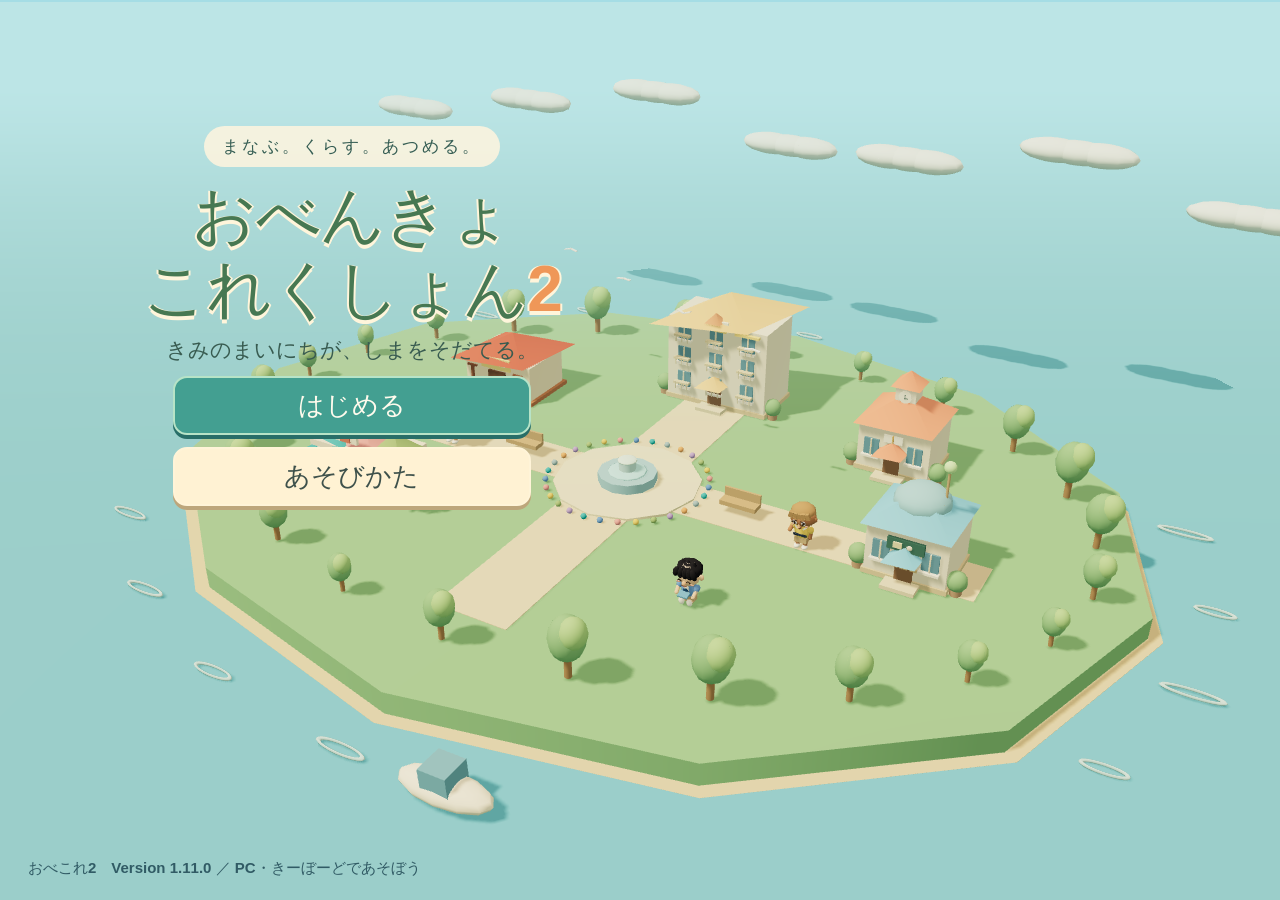
==== commit 41d40d78: "Make clothing and hats visibly distinct in game UI" ====
--- a/index.html
+++ b/index.html
@@ -5,7 +5,7 @@
     <meta name="viewport" content="width=device-width,initial-scale=1" />
     <meta name="theme-color" content="#56b8ad" />
     <title>おべんきょコレクション2</title>
-    <link rel="stylesheet" href="./css/game.css?v=visual-9" />
+    <link rel="stylesheet" href="./css/game.css?v=visual-10" />
     <link
       rel="icon"
       href="data:image/svg+xml,%3Csvg xmlns=%22http://www.w3.org/2000/svg%22 viewBox=%220 0 64 64%22%3E%3Ctext y=%2250%22 font-size=%2250%22%3E🌱%3C/text%3E%3C/svg%3E"
@@ -36,6 +36,6 @@
       <div id="toast" role="status"></div>
       <div id="debug"></div>
     </main>
-    <script type="module" src="./js/boot.js?v=visual-9"></script>
+    <script type="module" src="./js/boot.js?v=visual-10"></script>
   </body>
 </html>
--- a/css/game.css
+++ b/css/game.css
@@ -3100,6 +3100,24 @@
 }
 .toy-preview { padding: 2px; overflow: hidden; }
 .toy-art { display: block; width: 100%; height: 100%; filter: drop-shadow(0 2px 1px #4b584c30); }
+.creator-control > .row.creator-outfit-row {
+  grid-template-columns: 46px 104px minmax(0, 1fr) 46px;
+  gap: 10px;
+}
+.creator-outfit-row .item-preview {
+  width: 104px;
+  height: 92px;
+  margin: 0;
+  border-radius: 16px;
+}
+.creator-outfit-row > span:not(.item-preview) {
+  font-size: 19px;
+  font-weight: 800;
+  text-align: left;
+  line-height: 1.25;
+  overflow-wrap: normal;
+  word-break: keep-all;
+}
 .town-decor-preview .toy-art { width: 90%; height: 90%; }
 .compact-shop-panel .shop-tile {
   position: relative;
@@ -3127,8 +3145,8 @@
 }
 .compact-shop-panel .shop-preview .item-preview,
 .compact-shop-panel .town-decor-preview {
-  width: min(100%, 106px);
-  height: min(12vh, 72px);
+  width: min(100%, 130px);
+  height: min(15vh, 98px);
   margin: 0;
 }
 .compact-shop-panel .shop-tile .name {
@@ -3171,6 +3189,17 @@
 .friend-hat.hat-wizard { height: 25px; top: -5px; clip-path: polygon(50% 0, 81% 80%, 100% 100%, 0 100%, 19% 80%); }
 .friend-hat.hat-chef { height: 22px; top: -4px; background: #fff7e7; border-radius: 50% 50% 12% 12%; }
 .friend-hat.hat-headband { top: 13px; height: 8px; border-radius: 4px; }
+.friend-hat.hat-straw,.friend-hat.hat-explorer,.friend-hat.hat-sailor { top: 1px; left: 4px; width: 60px; height: 16px; border-radius: 48% 48% 10% 10%; }
+.friend-hat.hat-straw { background: #e8ce83; box-shadow: 0 7px 0 -2px #e8ce83; }
+.friend-hat.hat-explorer { background: #baa772; box-shadow: 0 7px 0 -2px #baa772; }
+.friend-hat.hat-sailor { background: #f5f0dd; box-shadow: 0 7px 0 -2px var(--hat-color); }
+.friend-hat.hat-pirate { top: 0; height: 23px; background: #35475a; clip-path: polygon(0 84%, 21% 18%, 50% 45%, 79% 18%, 100% 84%, 50% 66%); }
+.friend-hat.hat-graduate { top: 4px; height: 12px; border-radius: 2px; transform: rotate(-5deg); }
+.friend-hat.hat-helmet,.friend-hat.hat-space,.friend-hat.hat-ninja { top: 0; height: 25px; border-radius: 50% 50% 14% 14%; }
+.friend-hat.hat-ninja { background: #35475a; }
+.friend-hat.hat-dino::before { content: ""; position: absolute; top: -10px; left: 16px; width: 20px; height: 12px; background: #eacc76; clip-path: polygon(0 100%, 25% 0, 50% 100%, 75% 0, 100% 100%); }
+.friend-hat.hat-flower { top: 8px; height: 10px; background: #80af7f; }
+.friend-hat.hat-flower::before { content: "✿ ✿ ✿"; position: absolute; top: -12px; left: 5px; color: #ef9ca4; font-size: 19px; white-space: nowrap; }
 .friend-hat.hat-space { top: 0; height: 43px; background: #a7d8e3a8; border-radius: 50%; }
 .friend-hat.hat-dino::after { content:"";position:absolute;left:20px;top:-10px;width:13px;height:13px;background:#e7d57d;clip-path:polygon(50% 0,100% 100%,0 100%); }
 
@@ -3236,15 +3265,15 @@
 }
 .compact-item-panel .room-item-grid.few-items { grid-template-rows: 138px !important; }
 .compact-item-panel .room-item-grid .tile { padding: 6px !important; }
-.compact-item-panel .room-item-grid .item-preview { width: 92px; height: 70px; }
+.compact-item-panel .room-item-grid .item-preview { width: 118px; height: 86px; }
 .compact-item-panel .room-item-grid .name { font-size: 14px; }
 .compact-item-panel .room-item-grid small { font-size: 12px; }
 @media (max-height: 650px) {
   .compact-shop-panel .shop-preview .item-preview,
-  .compact-shop-panel .town-decor-preview { width: 100px; height: 68px; }
+  .compact-shop-panel .town-decor-preview { width: 120px; height: 86px; }
   .compact-item-panel .room-item-grid { grid-template-rows: repeat(2, 118px) !important; }
   .compact-item-panel .room-item-grid.few-items { grid-template-rows: 118px !important; }
-  .compact-item-panel .room-item-grid .item-preview { width: 76px; height: 58px; }
+  .compact-item-panel .room-item-grid .item-preview { width: 100px; height: 68px; }
 }
 .panel.child-grid-panel.compact-room-panel {
   width: min(920px, 96vw) !important;
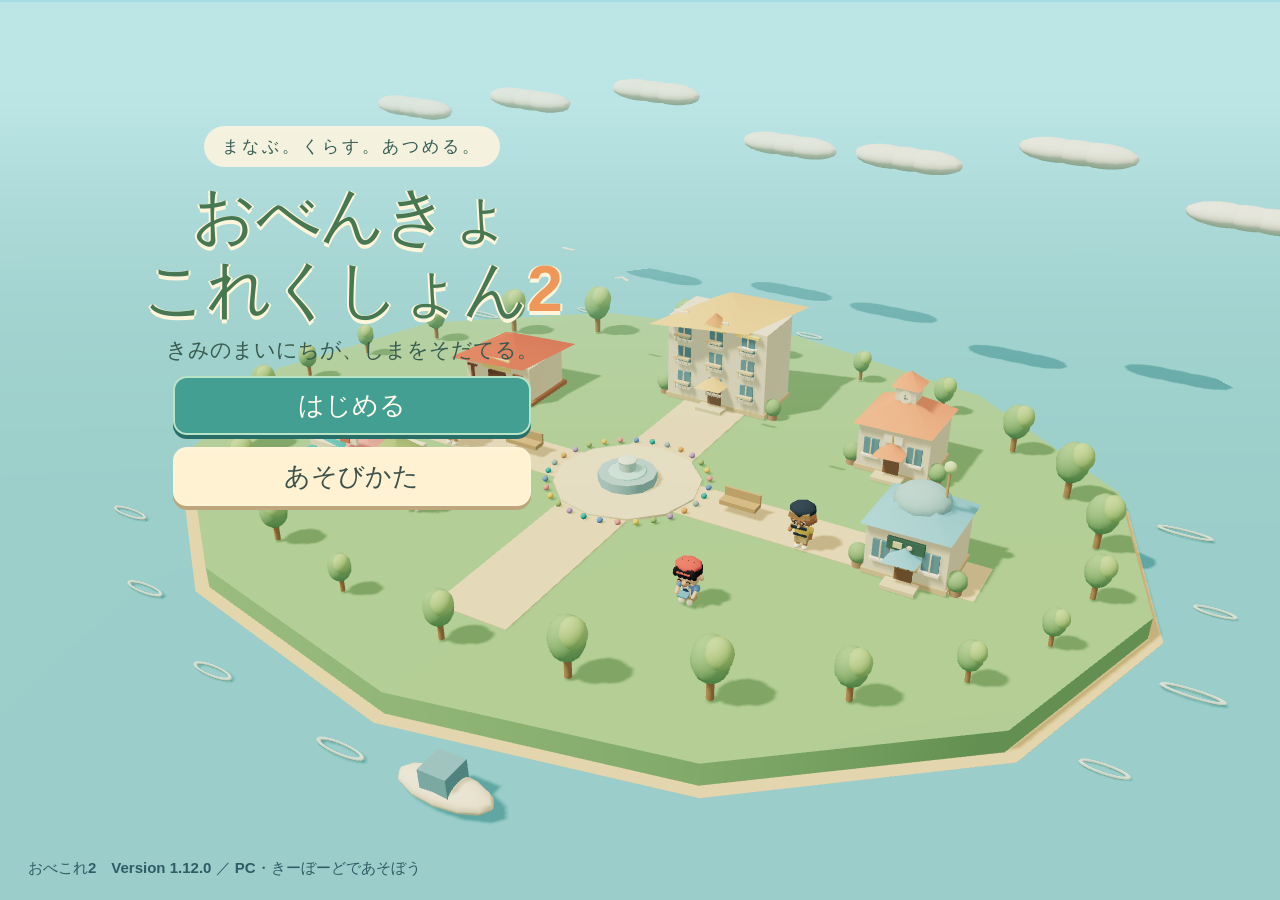
==== commit d5b09e78: "Stabilize v1.12 visuals, learning, rooms and legacy saves" ====
--- a/index.html
+++ b/index.html
@@ -5,7 +5,7 @@
     <meta name="viewport" content="width=device-width,initial-scale=1" />
     <meta name="theme-color" content="#56b8ad" />
     <title>おべんきょコレクション2</title>
-    <link rel="stylesheet" href="./css/game.css?v=visual-10" />
+    <link rel="stylesheet" href="./css/game.css?v=visual-12-r2" />
     <link
       rel="icon"
       href="data:image/svg+xml,%3Csvg xmlns=%22http://www.w3.org/2000/svg%22 viewBox=%220 0 64 64%22%3E%3Ctext y=%2250%22 font-size=%2250%22%3E🌱%3C/text%3E%3C/svg%3E"
@@ -36,6 +36,6 @@
       <div id="toast" role="status"></div>
       <div id="debug"></div>
     </main>
-    <script type="module" src="./js/boot.js?v=visual-10"></script>
+    <script type="module" src="./js/boot.js?v=visual-12-r2"></script>
   </body>
 </html>
--- a/css/game.css
+++ b/css/game.css
@@ -404,11 +404,17 @@
   letter-spacing: 8px;
 }
 .dots {
+  display: grid;
+  grid-template-columns: repeat(10, minmax(0, 1fr));
+  width: min(100%, 500px);
+  gap: 2px 4px;
+  margin: 5px auto;
+  color: #e49d58;
   text-align: center;
-  color: #e49d58;
-  font-size: 45px;
-  letter-spacing: 10px;
-}
+  font-size: clamp(24px, 3vw, 34px);
+  line-height: 1.05;
+}
+.dots .dot { min-width: 0; }
 .clock {
   width: 165px;
   height: 165px;
@@ -1600,6 +1606,8 @@
   border-bottom: 2px solid #9b6051;
   border-radius: 0 0 10px 10px;
 }
+.friend-glasses { position: absolute; inset: 0; z-index: 3; pointer-events: none; }
+.friend-glasses .toy-art { width: 100%; height: 100%; }
 .animal-emoji {
   font-size: 58px;
   line-height: 1;
@@ -2149,7 +2157,7 @@
 
 .quiz-screen-panel {
   width: min(760px, calc(100vw - 24px));
-  height: min(520px, calc(100vh - 76px));
+  height: auto;
   max-height: calc(100vh - 76px);
   overflow: hidden !important;
   display: flex;
@@ -2177,7 +2185,8 @@
 .quiz-screen-panel .answers {
   margin-top: 8px;
   gap: 10px;
-  flex: 1;
+  flex: 0 1 auto;
+  grid-auto-rows: minmax(78px, auto);
   min-height: 0;
 }
 .quiz-screen-panel .answers > .answer-select,
@@ -2357,7 +2366,7 @@
   .compact-dig-levels > button { padding: 6px; }
   .step-title { margin: 3px 0; font-size: 11px; line-height: 1.25; }
   .pagination { margin-top: 4px !important; }
-  .quiz-screen-panel { height: calc(100vh - 66px); padding: 10px 18px; }
+  .quiz-screen-panel { height: auto; padding: 10px 18px; }
   .quiz-screen-panel .question { font-size: 25px; margin: 4px 0; }
   .quiz-screen-panel .collection-icon { height: 68px; }
   .quiz-screen-panel .emoji-visual { min-height: 72px; font-size: 58px; }
@@ -3227,8 +3236,6 @@
 .mini-room-label { background: #fdf2d9; }
 
 @media (max-height: 650px) {
-  .compact-shop-panel .shop-preview .item-preview,
-  .compact-shop-panel .town-decor-preview { height: 46px; width: 70px; }
   .compact-shop-panel .shop-tile { padding: 4px 7px !important; }
   .compact-shop-panel .shop-tile .name { font-size: 12px !important; }
   .compact-shop-panel .shop-state { font-size: 10px; }
